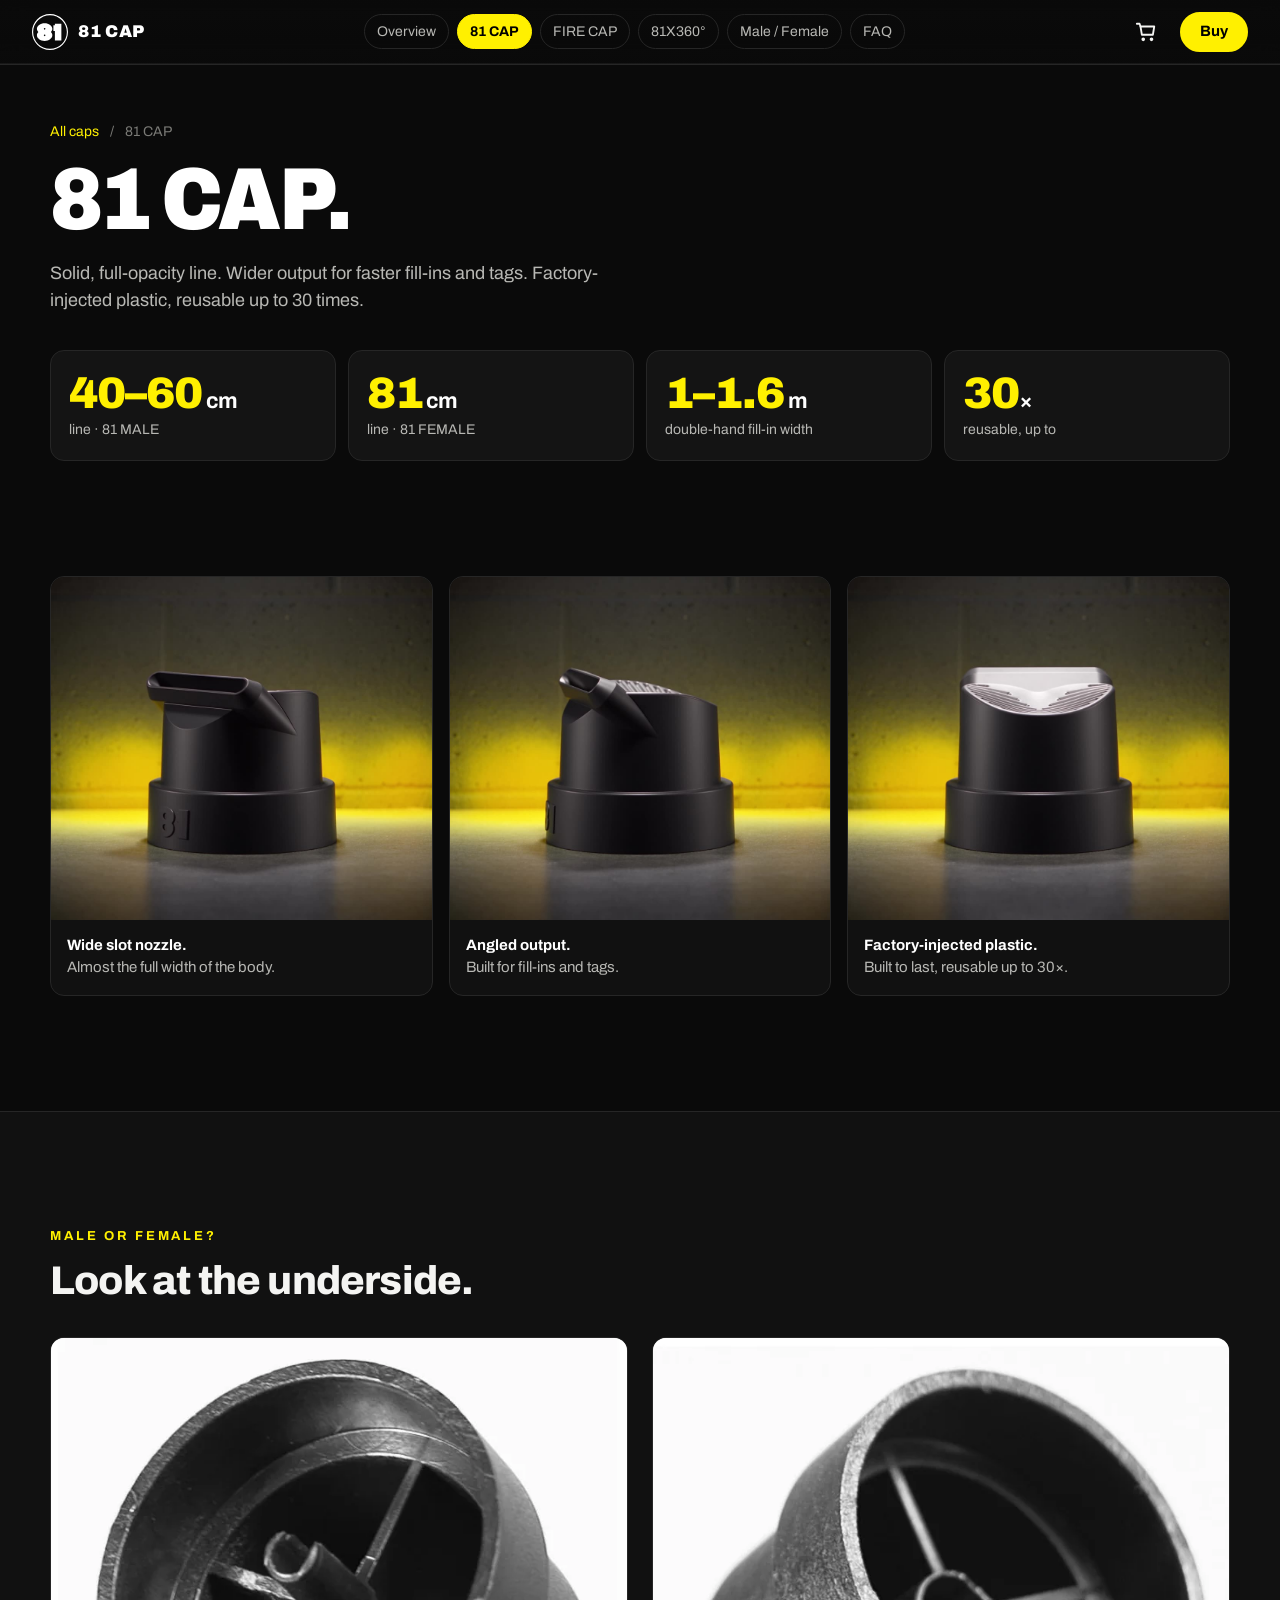
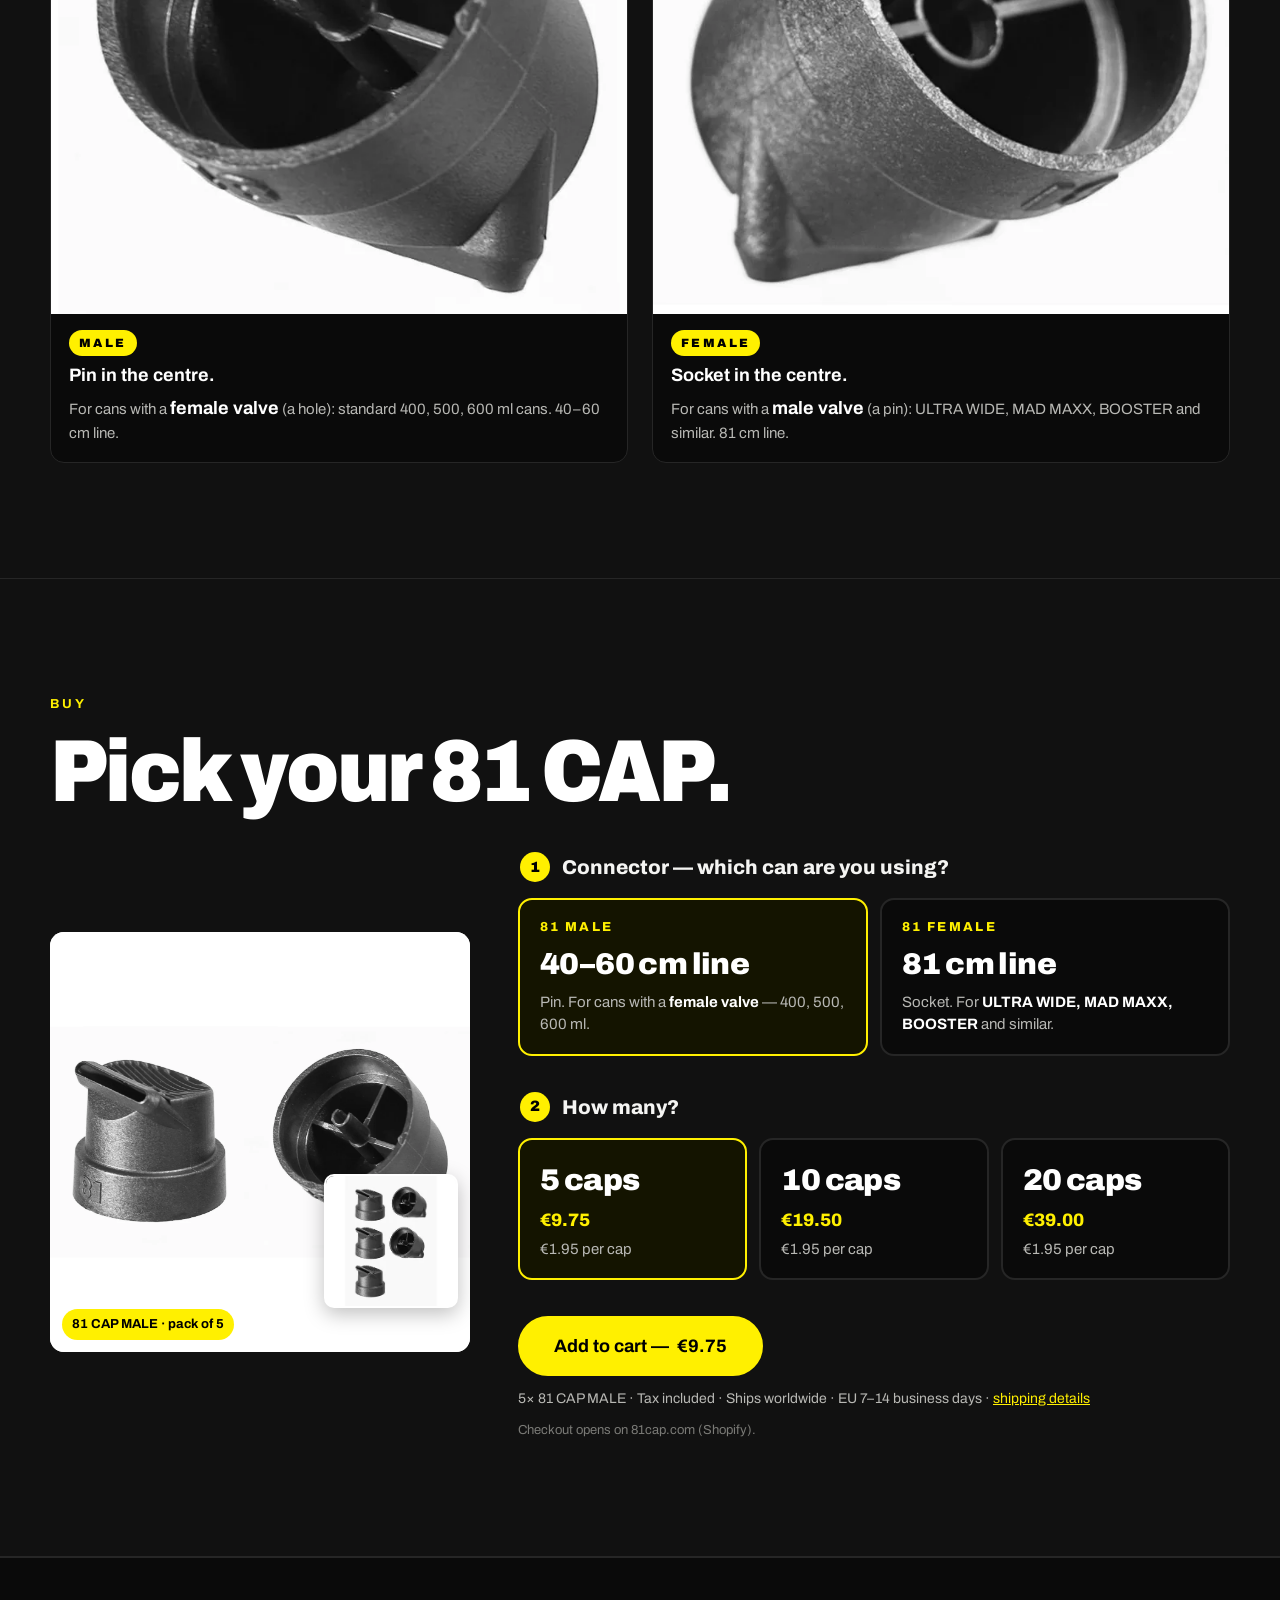
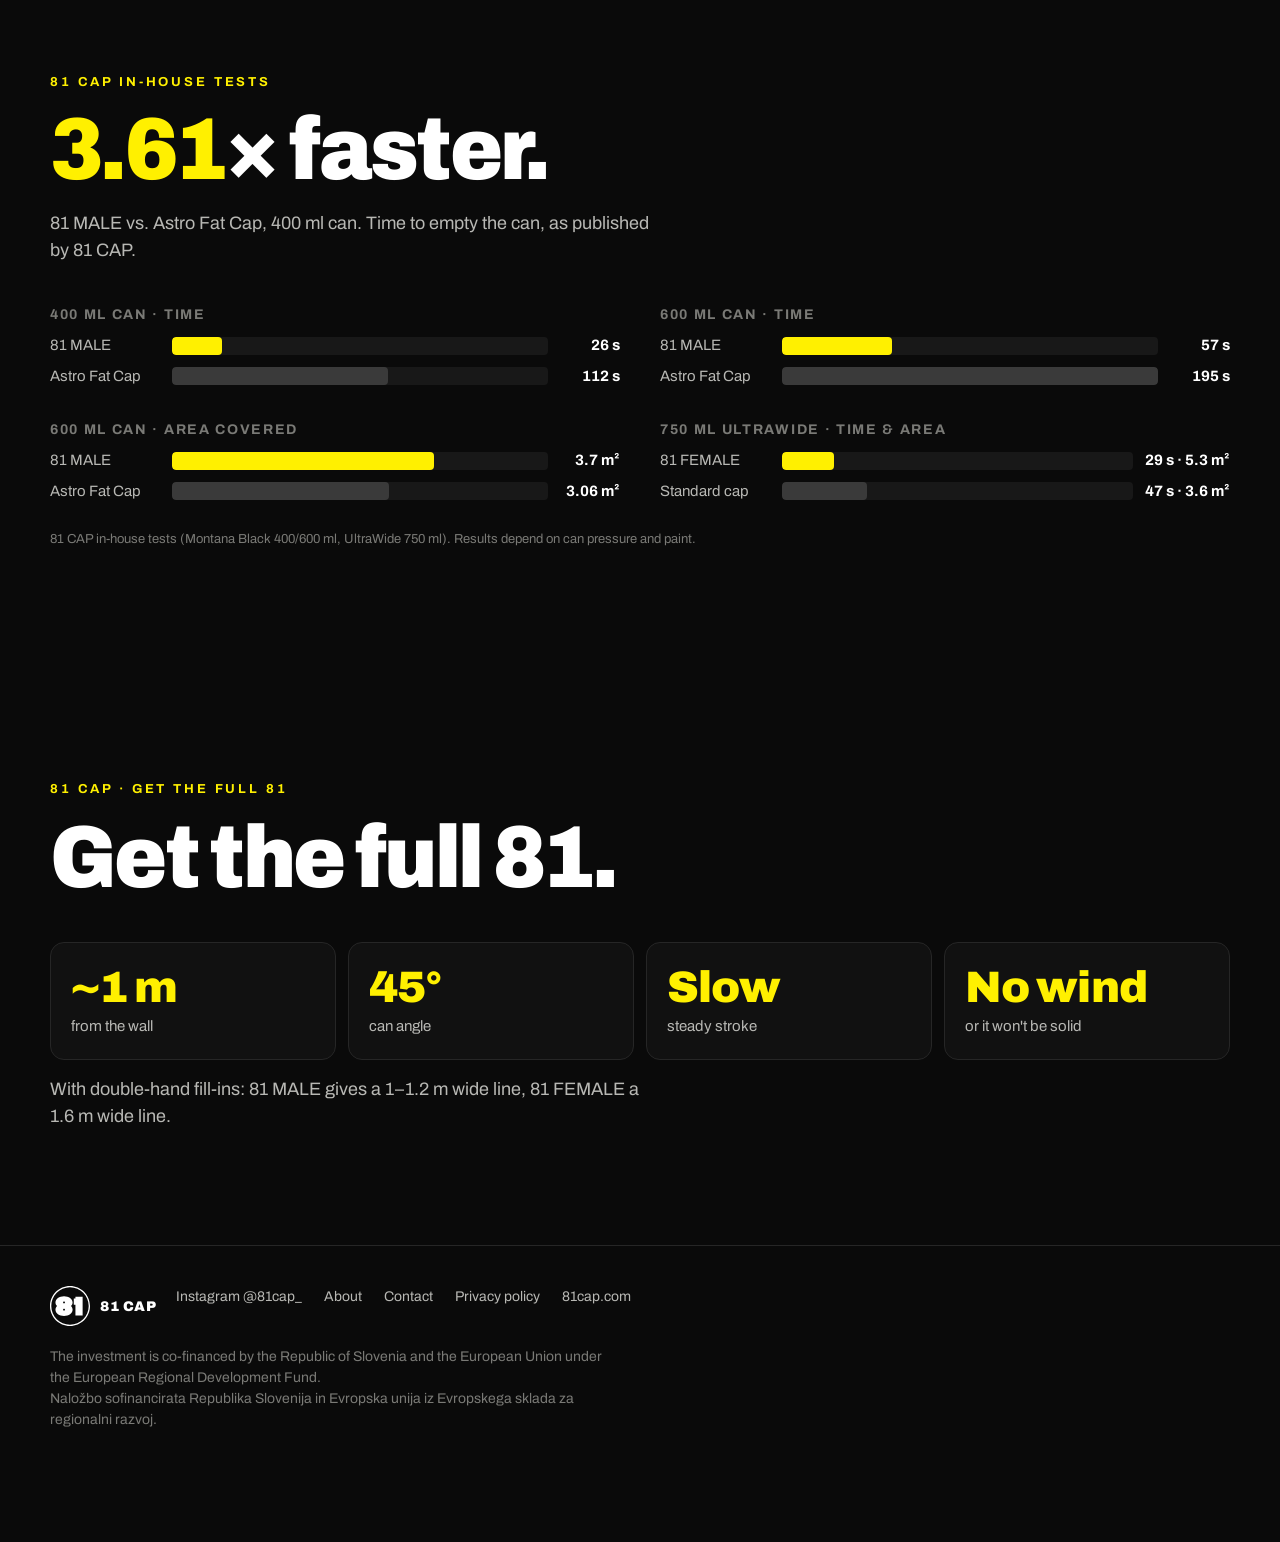
==== 81cap.html @ 6a0a9289 "v3: overview page plus one page per cap with sticky add-to-cart Co-Authored-By: Claude Fable 5.1 <no" ====
<!doctype html>
<html lang="en">
<head>
<meta charset="utf-8">
<meta name="viewport" content="width=device-width, initial-scale=1, viewport-fit=cover">
<title>81 CAP — details & buy</title>
<meta name="description" content="81 CAP: 40–60 cm (MALE) or 81 cm (FEMALE) solid line in one pass, reusable up to 30×. Packs of 5, 10, 20 from €9.75.">
<meta name="theme-color" content="#0a0a0a">
<meta property="og:title" content="81 CAP — details & buy">
<meta property="og:description" content="81 CAP: 40–60 cm (MALE) or 81 cm (FEMALE) solid line in one pass, reusable up to 30×. Packs of 5, 10, 20 from €9.75.">
<meta property="og:image" content="media/81cap-hero-poster.jpg">
<meta property="og:type" content="product">
<link rel="icon" href="media/81-logo.svg" type="image/svg+xml">
<link rel="preconnect" href="https://fonts.googleapis.com">
<link rel="preconnect" href="https://fonts.gstatic.com" crossorigin>
<link href="https://fonts.googleapis.com/css2?family=Archivo:wdth,wght@75..125,400..900&display=swap" rel="stylesheet">
<link rel="preload" as="image" href="media/81cap-hero-first.jpg">
<link rel="stylesheet" href="styles.css?v=3">
</head>
<body class="page-product">

<a class="skip" href="#main">Skip to content</a>

<header class="site-header" id="top">
  <a class="brand" href="index.html" aria-label="81 CAP home">
    <img src="media/81-logo-white.svg" alt="" width="36" height="36">
    <span>81 CAP</span>
  </a>
  <div class="header-actions">
    <a class="cart-link" href="https://www.81cap.com/cart" aria-label="Cart on 81cap.com">
      <svg width="22" height="22" viewBox="0 0 24 24" fill="none" stroke="currentColor" stroke-width="2" stroke-linecap="round" stroke-linejoin="round" aria-hidden="true"><path d="M6 6h15l-1.5 9h-12z"/><path d="M6 6L5 3H2"/><circle cx="9" cy="20" r="1"/><circle cx="18" cy="20" r="1"/></svg>
    </a>
    <a class="btn btn-primary btn-sm" href="#buy">Buy</a>
  </div>
  <nav class="site-nav" aria-label="Site">
    <a href="index.html">Overview</a>
    <a href="81cap.html" class="is-active">81 CAP</a>
    <a href="firecap.html">FIRE CAP</a>
    <a href="x360.html">81X360°</a>
    <a href="index.html#connector">Male / Female</a>
    <a href="index.html#faq">FAQ</a>
  </nav>
</header>

<main id="main">

<section class="section product" id="p-81cap">
  <div class="wrap">
    <p class="crumbs"><a href="index.html">All caps</a> <span>/</span> 81 CAP</p>
    <h2 class="display">81 CAP.</h2>
    <p class="sub">Solid, full-opacity line. Wider output for faster fill-ins and tags. Factory-injected plastic, reusable up to 30 times.</p>

    <div class="specs">
      <div class="spec"><span class="spec-num">40–60<small> cm</small></span><span class="spec-label">line · 81 MALE</span></div>
      <div class="spec"><span class="spec-num">81<small> cm</small></span><span class="spec-label">line · 81 FEMALE</span></div>
      <div class="spec"><span class="spec-num">1–1.6<small> m</small></span><span class="spec-label">double-hand fill-in width</span></div>
      <div class="spec"><span class="spec-num">30<small>×</small></span><span class="spec-label">reusable, up to</span></div>
    </div>
  </div>
</section>

<section class="section stills" id="stills-81cap" aria-label="81 CAP details">
  <div class="wrap stills-grid">
    <figure>
      <img src="media/still-front.jpg" alt="81 CAP, front three-quarter view: wide flat slot nozzle and the embossed 81 on the collar" width="1000" height="900" loading="lazy">
      <figcaption><b>Wide slot nozzle.</b> Almost the full width of the body.</figcaption>
    </figure>
    <figure>
      <img src="media/still-side.jpg" alt="81 CAP, side profile: nozzle angled forward and upward" width="1000" height="900" loading="lazy">
      <figcaption><b>Angled output.</b> Built for fill-ins and tags.</figcaption>
    </figure>
    <figure>
      <img src="media/still-rear.jpg" alt="81 CAP from the rear: fine parallel ribs on the top surface" width="1000" height="900" loading="lazy">
      <figcaption><b>Factory-injected plastic.</b> Built to last, reusable up to 30×.</figcaption>
    </figure>
  </div>
</section>

<section class="section connector" id="connector">
  <div class="wrap">
    <p class="eyebrow">Male or Female?</p>
    <h2>Look at the underside.</h2>
    <div class="mf-grid">
      <figure class="mf-card">
        <div class="mf-photo photo-light"><img src="media/products/81cap-male-base.webp" alt="Underside of an 81 CAP MALE: a thin pin stands up in the centre" width="700" height="700" loading="lazy"></div>
        <figcaption><span class="mf-tag">MALE</span><b>Pin in the centre.</b><span>For cans with a <b>female valve</b> (a hole): standard 400, 500, 600 ml cans. 40–60 cm line.</span></figcaption>
      </figure>
      <figure class="mf-card">
        <div class="mf-photo photo-light"><img src="media/products/81cap-female-base.webp" alt="Underside of an 81 CAP FEMALE: a small socket hole in the centre" width="700" height="700" loading="lazy"></div>
        <figcaption><span class="mf-tag">FEMALE</span><b>Socket in the centre.</b><span>For cans with a <b>male valve</b> (a pin): ULTRA WIDE, MAD MAXX, BOOSTER and similar. 81 cm line.</span></figcaption>
      </figure>
    </div>
  </div>
</section>

<section class="section buy" id="buy">
  <div class="wrap">
    <p class="eyebrow">Buy</p>
    <h2 class="display">Pick your 81 CAP.</h2>
    <div class="buy-layout">
      <div class="buy-photo photo-light" id="photo-81cap">
        <img data-role="main" src="media/products/81cap-male.webp" alt="81 CAP MALE: one cap standing, one showing the pin on the underside" width="1000" height="1000" loading="lazy">
        <img data-role="pack" src="media/products/81cap-male-5.webp" alt="Pack of 5 × 81 CAP MALE" width="400" height="400" loading="lazy">
        <span class="buy-photo-cap" data-role="caption">81 CAP MALE · pack of 5</span>
      </div>

      <form class="picker" data-product="81cap" onsubmit="return false">
        <fieldset class="step">
          <legend><span class="step-n">1</span> Connector — which can are you using?</legend>
          <div class="choices choices-type">
            <label class="choice">
              <input type="radio" name="type" value="male" checked>
              <span class="choice-body">
                <span class="choice-title">81 MALE</span>
                <span class="choice-big">40–60 cm line</span>
                <span class="choice-desc">Pin. For cans with a <b>female valve</b> — 400, 500, 600 ml.</span>
              </span>
            </label>
            <label class="choice">
              <input type="radio" name="type" value="female">
              <span class="choice-body">
                <span class="choice-title">81 FEMALE</span>
                <span class="choice-big">81 cm line</span>
                <span class="choice-desc">Socket. For <b>ULTRA WIDE, MAD MAXX, BOOSTER</b> and similar.</span>
              </span>
            </label>
          </div>
        </fieldset>
        <fieldset class="step">
          <legend><span class="step-n">2</span> How many?</legend>
          <div class="choices choices-qty">
            <label class="choice choice-qty"><input type="radio" name="qty" value="5" checked><span class="choice-body"><span class="choice-big">5 caps</span><span class="choice-price">€9.75</span><span class="choice-desc">€1.95 per cap</span></span></label>
            <label class="choice choice-qty"><input type="radio" name="qty" value="10"><span class="choice-body"><span class="choice-big">10 caps</span><span class="choice-price">€19.50</span><span class="choice-desc">€1.95 per cap</span></span></label>
            <label class="choice choice-qty"><input type="radio" name="qty" value="20"><span class="choice-body"><span class="choice-big">20 caps</span><span class="choice-price">€39.00</span><span class="choice-desc">€1.95 per cap</span></span></label>
          </div>
        </fieldset>
        <div class="buy-row">
          <a class="btn btn-primary btn-xl" data-role="add" href="https://www.81cap.com/cart/48320506003788:1">Add to cart — <span data-role="price">€9.75</span></a>
          <p class="buy-meta"><span data-role="summary">5× 81 CAP MALE</span> · Tax included · Ships worldwide · EU 7–14 business days · <a href="#shipping">shipping details</a></p>
          <p class="buy-note">Checkout opens on 81cap.com (Shopify).</p>
        </div>
      </form>
    </div>
  </div>
</section>

<section class="section proof" id="proof">
  <div class="wrap">
    <p class="eyebrow">81 CAP in-house tests</p>
    <h2 class="display"><span class="count" data-count="4.13" data-decimals="2">4.13</span>× faster.</h2>
    <p class="sub">81 MALE vs. Astro Fat Cap, 400 ml can. Time to empty the can, as published by 81 CAP.</p>

    <div class="bars" data-bars>
      <div class="bar-group">
        <h3>400 ml can · time</h3>
        <div class="bar"><span class="bar-label">81 MALE</span><span class="bar-track"><span class="bar-fill is-81" style="--v:26;--max:195"></span></span><span class="bar-val">26 s</span></div>
        <div class="bar"><span class="bar-label">Astro Fat Cap</span><span class="bar-track"><span class="bar-fill" style="--v:112;--max:195"></span></span><span class="bar-val">112 s</span></div>
      </div>
      <div class="bar-group">
        <h3>600 ml can · time</h3>
        <div class="bar"><span class="bar-label">81 MALE</span><span class="bar-track"><span class="bar-fill is-81" style="--v:57;--max:195"></span></span><span class="bar-val">57 s</span></div>
        <div class="bar"><span class="bar-label">Astro Fat Cap</span><span class="bar-track"><span class="bar-fill" style="--v:195;--max:195"></span></span><span class="bar-val">195 s</span></div>
      </div>
      <div class="bar-group">
        <h3>600 ml can · area covered</h3>
        <div class="bar"><span class="bar-label">81 MALE</span><span class="bar-track"><span class="bar-fill is-81" style="--v:3.7;--max:5.3"></span></span><span class="bar-val">3.7 m²</span></div>
        <div class="bar"><span class="bar-label">Astro Fat Cap</span><span class="bar-track"><span class="bar-fill" style="--v:3.06;--max:5.3"></span></span><span class="bar-val">3.06 m²</span></div>
      </div>
      <div class="bar-group">
        <h3>750 ml UltraWide · time &amp; area</h3>
        <div class="bar"><span class="bar-label">81 FEMALE</span><span class="bar-track"><span class="bar-fill is-81" style="--v:29;--max:195"></span></span><span class="bar-val">29 s · 5.3 m²</span></div>
        <div class="bar"><span class="bar-label">Standard cap</span><span class="bar-track"><span class="bar-fill" style="--v:47;--max:195"></span></span><span class="bar-val">47 s · 3.6 m²</span></div>
      </div>
    </div>
    <p class="fineprint">81 CAP in-house tests (Montana Black 400/600 ml, UltraWide 750 ml). Results depend on can pressure and paint.</p>
  </div>
</section>

<section class="section howto" id="howto">
  <div class="wrap">
    <p class="eyebrow">81 CAP · get the full 81</p>
    <h2 class="display">Get the full 81.</h2>
    <ul class="tips">
      <li><span class="tip-num">~1 m</span><span class="tip-text">from the wall</span></li>
      <li><span class="tip-num">45°</span><span class="tip-text">can angle</span></li>
      <li><span class="tip-num">Slow</span><span class="tip-text">steady stroke</span></li>
      <li><span class="tip-num">No wind</span><span class="tip-text">or it won't be solid</span></li>
    </ul>
    <p class="sub">With double-hand fill-ins: 81 MALE gives a 1–1.2 m wide line, 81 FEMALE a 1.6 m wide line.</p>
  </div>
</section>

</main>

<footer class="site-footer">
  <div class="wrap footer-grid">
    <div class="footer-brand">
      <img src="media/81-logo-white.svg" alt="" width="40" height="40">
      <span>81 CAP</span>
    </div>
    <nav class="footer-links" aria-label="Footer">
      <a href="https://www.instagram.com/81cap_/" rel="noopener">Instagram @81cap_</a>
      <a href="https://www.81cap.com/pages/about" rel="noopener">About</a>
      <a href="https://www.81cap.com/pages/contact" rel="noopener">Contact</a>
      <a href="https://www.81cap.com/pages/privacy" rel="noopener">Privacy policy</a>
      <a href="https://www.81cap.com/" rel="noopener">81cap.com</a>
    </nav>
    <p class="funding">The investment is co-financed by the Republic of Slovenia and the European Union under the European Regional Development Fund.<br>Naložbo sofinancirata Republika Slovenija in Evropska unija iz Evropskega sklada za regionalni razvoj.</p>
  </div>
</footer>

<div class="sticky-bar sticky-bar-product" id="stickyBar">
  <span class="sticky-text" data-role="sticky-summary">81 CAP MALE · 5 caps</span>
  <a class="btn btn-primary" data-role="sticky-add" href="#buy">Add to cart — €9.75</a>
</div>

<script src="app.js?v=3" defer></script>
</body>
</html>
---- styles.css ----
/* ==========================================================================
   81 CAP — product page
   Dark stage, brand yellow (#FFF000, taken from 81cap.com colour scheme)
   used only as accent. Product is shown only by the approved video/photos.
   ========================================================================== */

:root {
  --yellow: #FFF000;
  --yellow-dim: #d9cc00;
  --bg: #0a0a0a;
  --bg-2: #111111;
  --bg-3: #181818;
  --ink: #f4f4f2;
  --ink-2: #b8b8b4;
  --ink-3: #7a7a76;
  --line: #262626;
  --radius: 14px;
  --font: "Archivo", system-ui, -apple-system, "Segoe UI", Roboto, sans-serif;
  --header-h: 64px;
  --ease: cubic-bezier(.2,.7,.2,1);
}

* { box-sizing: border-box; }
html { scroll-behavior: smooth; -webkit-text-size-adjust: 100%; }
body {
  margin: 0;
  background: var(--bg);
  color: var(--ink);
  font-family: var(--font);
  font-size: 17px;
  line-height: 1.5;
  overflow-x: hidden;
}
img, video { display: block; max-width: 100%; height: auto; }
a { color: inherit; }
b, strong { font-weight: 700; }
h1, h2, h3 { margin: 0; line-height: 1; letter-spacing: -0.02em; }
p { margin: 0; }

.skip {
  position: absolute; left: 8px; top: -60px; z-index: 100;
  background: var(--yellow); color: #000; padding: 10px 14px; border-radius: 8px; font-weight: 700;
}
.skip:focus { top: 8px; }

:focus-visible { outline: 3px solid var(--yellow); outline-offset: 3px; border-radius: 4px; }

.wrap { width: min(1180px, 100% - 32px); margin-inline: auto; }

/* ---------- Buttons ---------- */
.btn {
  display: inline-flex; align-items: center; justify-content: center; gap: 8px;
  min-height: 48px; padding: 0 22px; border-radius: 999px;
  font-weight: 700; font-size: 16px; text-decoration: none; white-space: nowrap;
  border: 2px solid transparent; cursor: pointer; transition: transform .15s var(--ease), background .15s, color .15s, border-color .15s;
}
.btn:active { transform: scale(.97); }
.btn-primary { background: var(--yellow); color: #000; border-color: var(--yellow); }
.btn-primary:hover { background: #fff; border-color: #fff; }
.btn-ghost { background: transparent; color: var(--ink); border-color: rgba(255,255,255,.35); }
.btn-ghost:hover { border-color: var(--yellow); color: var(--yellow); }
.btn-sm { min-height: 40px; padding: 0 18px; font-size: 15px; }
.btn-xl { min-height: 60px; padding: 0 34px; font-size: 18px; }

/* ---------- Header ---------- */
.site-header {
  position: sticky; top: 0; z-index: 50;
  height: var(--header-h);
  display: flex; align-items: center; justify-content: space-between; gap: 16px;
  padding: 0 clamp(16px, 3vw, 32px);
  background: linear-gradient(to bottom, rgba(10,10,10,.92), rgba(10,10,10,.75));
  backdrop-filter: blur(12px); -webkit-backdrop-filter: blur(12px);
  border-bottom: 1px solid rgba(255,255,255,.06);
}
.brand { display: flex; align-items: center; gap: 10px; text-decoration: none; font-weight: 900; letter-spacing: .04em; color: #fff; }
.brand img { color: #fff; }
.site-nav { display: none; gap: 24px; font-size: 15px; color: var(--ink-2); }
.site-nav a { text-decoration: none; }
.site-nav a:hover { color: var(--yellow); }
.header-actions { display: flex; align-items: center; gap: 12px; }
.cart-link { display: inline-flex; width: 44px; height: 44px; align-items: center; justify-content: center; border-radius: 50%; color: var(--ink); }
.cart-link:hover { color: var(--yellow); }
@media (min-width: 900px) { .site-nav { display: flex; } }

/* ---------- Hero ---------- */
.hero {
  position: relative;
  min-height: calc(100svh - var(--header-h));
  display: grid;
  grid-template-rows: 1fr auto;
  overflow: hidden;
  background: #050505;
}
.hero-media { position: absolute; inset: 0; z-index: 0; }
.hero-video, .hero-poster-static {
  position: absolute; inset: 0; width: 100%; height: 100%;
  object-fit: cover; object-position: center 60%;
}
.hero-poster-static { display: none; }
.hero-fade { position: absolute; inset: 0; background: #000; opacity: 0; pointer-events: none; transition: opacity .35s linear; }
.hero-fade.is-on { opacity: 1; }
.hero-vignette {
  position: absolute; inset: 0; pointer-events: none;
  background:
    linear-gradient(to top, rgba(10,10,10,1) 0%, rgba(10,10,10,0) 22%),
    linear-gradient(to right, rgba(5,5,5,.8) 0%, rgba(5,5,5,0) 42%),
    linear-gradient(to left, rgba(5,5,5,.55) 0%, rgba(5,5,5,0) 32%);
}
.hero-content {
  position: relative; z-index: 1;
  width: min(1180px, 100% - 32px); margin-inline: auto;
  display: grid; grid-template-columns: 1fr; align-content: end;
  gap: 24px; padding: 32px 0 56px;
}
.eyebrow {
  font-size: 13px; letter-spacing: .22em; text-transform: uppercase; font-weight: 700; color: var(--yellow);
  margin-bottom: 14px;
}
h1 { font-size: clamp(44px, 9vw, 112px); font-weight: 900; font-stretch: 90%; letter-spacing: -0.035em; line-height: .92; color: #fff; }
.lede { margin-top: 18px; font-size: clamp(18px, 2.2vw, 24px); color: var(--ink-2); max-width: 28ch; }
.lede strong { color: var(--yellow); }
.hero-cta { display: flex; flex-wrap: wrap; gap: 12px; margin-top: 26px; }

/* reveal (initial state only applied when JS adds .js) */
.js .reveal { opacity: 0; transform: translateY(14px); transition: opacity .6s var(--ease), transform .6s var(--ease); }
.js .reveal.is-in { opacity: 1; transform: none; }

/* feature cards */
.hero-features {
  position: relative;
  min-height: 112px;
  padding: 16px 20px 18px;
  border-radius: var(--radius);
  background: rgba(10,10,10,.55);
  border: 1px solid rgba(255,255,255,.08);
  backdrop-filter: blur(8px); -webkit-backdrop-filter: blur(8px);
}
.feature {
  position: absolute; inset: 16px 20px 18px;
  display: flex; flex-direction: column; justify-content: center; gap: 4px;
  opacity: 0; transform: translateY(8px);
  transition: opacity .45s var(--ease), transform .45s var(--ease);
  pointer-events: none;
}
.feature.is-active { opacity: 1; transform: none; }
.feature-num { font-size: clamp(40px, 6vw, 64px); font-weight: 900; line-height: 1; color: var(--yellow); letter-spacing: -0.03em; font-variant-numeric: tabular-nums; }
.feature-num .unit, .feature-num .pre { font-size: .5em; font-weight: 700; color: #fff; letter-spacing: 0; }
.feature-num-text { color: #fff; }
.feature-label { font-size: 15px; color: var(--ink-2); }
.feature-label b { color: #fff; }
.feature-dots { position: absolute; right: 18px; bottom: 14px; margin: 0; padding: 0; list-style: none; display: flex; gap: 6px; }
.feature-dots li { width: 6px; height: 6px; border-radius: 50%; background: rgba(255,255,255,.25); transition: background .3s, width .3s; }
.feature-dots li.is-active { background: var(--yellow); width: 18px; border-radius: 3px; }

.scroll-hint { position: absolute; left: 50%; bottom: 14px; transform: translateX(-50%); z-index: 2; width: 44px; height: 44px; display: none; place-items: center; }
.scroll-hint span { width: 1px; height: 26px; background: linear-gradient(var(--yellow), transparent); animation: drop 1.8s infinite; }
@keyframes drop { 0% { transform: scaleY(0); transform-origin: top } 50% { transform: scaleY(1); transform-origin: top } 51% { transform-origin: bottom } 100% { transform: scaleY(0); transform-origin: bottom } }

@media (min-width: 900px) {
  .hero { min-height: calc(100vh - var(--header-h)); max-height: 960px; }
  .hero-content {
    grid-template-columns: minmax(0, 1fr) minmax(0, 1fr);
    align-items: end; align-content: end;
    padding: 48px 0 72px;
  }
  .hero-copy { max-width: min(34vw, 520px); }
  h1 { font-size: clamp(44px, 5.8vw, 92px); }
  .lede { max-width: 22ch; }
  .hero-features { max-width: 400px; }
  .hero-features { justify-self: end; width: 100%; min-height: 150px; padding: 22px 26px; }
  .feature { inset: 22px 26px; }
  .scroll-hint { display: grid; }
  .hero-video, .hero-poster-static { object-position: center center; }
}
@media (max-width: 899px) {
  .hero { min-height: auto; }
  .hero-media { position: relative; height: 58svh; min-height: 320px; max-height: 560px; }
  .hero-vignette { background: linear-gradient(to top, rgba(5,5,5,1) 0%, rgba(5,5,5,0) 30%); }
  .hero-content { padding: 0 0 32px; margin-top: -72px; }
  h1 { font-size: clamp(46px, 14vw, 72px); }
}

/* ---------- Generic sections ---------- */
.section { padding: clamp(64px, 9vw, 120px) 0; }
.display { font-size: clamp(40px, 7vw, 88px); font-weight: 900; font-stretch: 90%; letter-spacing: -0.03em; color: #fff; }
.display .count { color: var(--yellow); font-variant-numeric: tabular-nums; }
h2:not(.display) { font-size: clamp(28px, 4vw, 40px); font-weight: 800; }
.sub { margin-top: 16px; font-size: 18px; color: var(--ink-2); max-width: 60ch; }
.fineprint { margin-top: 20px; font-size: 13px; color: var(--ink-3); }

/* ---------- Proof ---------- */
.proof { background: var(--bg); border-top: 1px solid var(--line); }
.bars { display: grid; grid-template-columns: 1fr; gap: 28px 40px; margin-top: 44px; }
@media (min-width: 760px) { .bars { grid-template-columns: 1fr 1fr; } }
.bar-group h3 { font-size: 14px; letter-spacing: .12em; text-transform: uppercase; color: var(--ink-3); margin-bottom: 12px; font-weight: 700; }
.bar { display: grid; grid-template-columns: 110px 1fr auto; align-items: center; gap: 12px; margin-bottom: 8px; font-size: 15px; }
.bar-label { color: var(--ink-2); }
.bar-track { height: 18px; background: var(--bg-3); border-radius: 4px; overflow: hidden; }
.bar-fill {
  display: block; height: 100%; width: 0; border-radius: 4px;
  background: #3a3a3a;
  transition: width 1.1s var(--ease);
}
.bar-fill.is-81 { background: var(--yellow); }
.bars.is-in .bar-fill { width: calc(var(--v) / var(--max) * 100%); }
.bar-val { font-variant-numeric: tabular-nums; font-weight: 700; color: #fff; min-width: 60px; text-align: right; }
.proof-female { margin-top: 36px; font-size: 18px; color: var(--ink-2); }
.proof-female .count { color: var(--yellow); font-weight: 900; font-size: 1.3em; }
.proof-female b { color: #fff; }

/* ---------- Stills ---------- */
.stills { padding-top: 0; }
.stills-grid { display: grid; grid-template-columns: 1fr; gap: 16px; }
@media (min-width: 760px) { .stills-grid { grid-template-columns: repeat(3, 1fr); } }
.stills figure { margin: 0; border-radius: var(--radius); overflow: hidden; background: var(--bg-2); border: 1px solid var(--line); }
.stills img { width: 100%; aspect-ratio: 10/9; object-fit: cover; }
.stills figcaption { padding: 14px 16px 16px; font-size: 15px; color: var(--ink-2); }
.stills figcaption b { color: #fff; display: block; }

/* ---------- Buy ---------- */
.buy { background: var(--bg-2); border-top: 1px solid var(--line); border-bottom: 1px solid var(--line); scroll-margin-top: var(--header-h); }
.picker { margin-top: 40px; display: grid; gap: 36px; }
.step { border: 0; padding: 0; margin: 0; min-width: 0; }
.step legend { font-size: 20px; font-weight: 800; margin-bottom: 16px; display: flex; align-items: center; gap: 12px; }
.step-n { display: inline-grid; place-items: center; width: 30px; height: 30px; border-radius: 50%; background: var(--yellow); color: #000; font-size: 15px; font-weight: 900; }
.choices { display: grid; gap: 12px; }
.choices-type { grid-template-columns: 1fr; }
.choices-qty { grid-template-columns: repeat(3, 1fr); }
@media (min-width: 700px) { .choices-type { grid-template-columns: 1fr 1fr; } }
@media (max-width: 420px) { .choices-qty { grid-template-columns: 1fr; } }
.choice { position: relative; display: block; cursor: pointer; }
.choice input { position: absolute; opacity: 0; width: 1px; height: 1px; }
.choice-body {
  display: flex; flex-direction: column; gap: 4px;
  min-height: 60px; padding: 18px 20px;
  border-radius: var(--radius); background: var(--bg); border: 2px solid var(--line);
  transition: border-color .15s, background .15s, transform .15s var(--ease);
}
.choice:hover .choice-body { border-color: #444; }
.choice input:checked + .choice-body { border-color: var(--yellow); background: #141400; }
.choice input:focus-visible + .choice-body { outline: 3px solid var(--yellow); outline-offset: 3px; }
.choice-title { font-size: 13px; letter-spacing: .18em; text-transform: uppercase; color: var(--yellow); font-weight: 800; }
.choice-big { font-size: clamp(22px, 3vw, 30px); font-weight: 900; color: #fff; letter-spacing: -0.02em; }
.choice-price { font-size: 18px; font-weight: 800; color: var(--yellow); }
.choice-desc { font-size: 15px; color: var(--ink-2); }
.choice-desc b { color: #fff; }
.choice-qty .choice-body { align-items: flex-start; }
.hint { margin-top: 14px; font-size: 14px; color: var(--ink-3); max-width: 70ch; }
.hint b { color: var(--ink-2); }
.buy-row { display: grid; gap: 12px; justify-items: start; }
#addToCart { width: 100%; max-width: 420px; }
.buy-meta { font-size: 14px; color: var(--ink-2); }
.buy-meta a { color: var(--yellow); }
.buy-note { font-size: 13px; color: var(--ink-3); }

/* ---------- How to ---------- */
.tips { list-style: none; margin: 40px 0 0; padding: 0; display: grid; grid-template-columns: repeat(2, 1fr); gap: 12px; }
@media (min-width: 760px) { .tips { grid-template-columns: repeat(4, 1fr); } }
.tips li { padding: 22px 20px; border-radius: var(--radius); background: var(--bg-2); border: 1px solid var(--line); display: flex; flex-direction: column; gap: 6px; }
.tip-num { font-size: clamp(28px, 4vw, 44px); font-weight: 900; color: var(--yellow); letter-spacing: -0.02em; line-height: 1; }
.tip-text { color: var(--ink-2); font-size: 15px; }

/* ---------- FAQ + shipping ---------- */
.faq { background: var(--bg); border-top: 1px solid var(--line); }
.faq-grid { display: grid; grid-template-columns: 1fr; gap: 56px; }
@media (min-width: 900px) { .faq-grid { grid-template-columns: 1fr 1.2fr; gap: 80px; } }
.ship-table { width: 100%; border-collapse: collapse; margin-top: 24px; font-size: 15px; }
.ship-table th, .ship-table td { text-align: left; padding: 12px 10px; border-bottom: 1px solid var(--line); }
.ship-table th { font-size: 12px; letter-spacing: .14em; text-transform: uppercase; color: var(--ink-3); }
.ship-table td:first-child { font-weight: 700; color: #fff; }
details { border-bottom: 1px solid var(--line); }
details:first-of-type { margin-top: 24px; border-top: 1px solid var(--line); }
summary { cursor: pointer; list-style: none; padding: 18px 36px 18px 0; font-weight: 700; font-size: 18px; position: relative; }
summary::-webkit-details-marker { display: none; }
summary::after { content: "+"; position: absolute; right: 4px; top: 14px; color: var(--yellow); font-size: 26px; font-weight: 400; transition: transform .2s; }
details[open] summary::after { transform: rotate(45deg); }
details p { padding: 0 0 20px; color: var(--ink-2); max-width: 60ch; }
#shipping { scroll-margin-top: calc(var(--header-h) + 16px); }

/* ---------- Final CTA ---------- */
.final { background: radial-gradient(60% 80% at 30% 50%, rgba(255,240,0,.10), transparent 70%), var(--bg); }
.final-inner { display: grid; grid-template-columns: 1fr; gap: 32px; align-items: center; }
@media (min-width: 760px) { .final-inner { grid-template-columns: 1fr 1.3fr; gap: 56px; } }
.final-inner img { width: min(100%, 420px); border-radius: var(--radius); }
.final .btn { margin-top: 28px; }

/* ---------- Footer ---------- */
.site-footer { border-top: 1px solid var(--line); padding: 40px 0 calc(40px + env(safe-area-inset-bottom)); color: var(--ink-3); font-size: 14px; }
.footer-grid { display: grid; gap: 20px; }
.footer-brand { display: flex; align-items: center; gap: 10px; font-weight: 900; color: #fff; letter-spacing: .04em; }
.footer-brand img { color: #fff; }
.footer-links { display: flex; flex-wrap: wrap; gap: 8px 22px; }
.footer-links a { text-decoration: none; color: var(--ink-2); }
.footer-links a:hover { color: var(--yellow); }
.funding { max-width: 70ch; line-height: 1.5; }
@media (min-width: 900px) { .footer-grid { grid-template-columns: auto 1fr; } .funding { grid-column: 1 / -1; } }

/* ---------- Mobile sticky bar ---------- */
.sticky-bar {
  position: fixed; left: 0; right: 0; bottom: 0; z-index: 60;
  display: flex; align-items: center; justify-content: space-between; gap: 12px;
  padding: 10px 16px calc(10px + env(safe-area-inset-bottom));
  background: rgba(10,10,10,.92); backdrop-filter: blur(12px); -webkit-backdrop-filter: blur(12px);
  border-top: 1px solid rgba(255,255,255,.1);
  transform: translateY(110%); transition: transform .3s var(--ease);
}
.sticky-bar.is-visible { transform: none; }
.sticky-text { font-size: 15px; color: var(--ink-2); }
.sticky-text b { color: #fff; }
.sticky-bar .btn { min-width: 120px; }
@media (min-width: 900px) { .sticky-bar { display: none; } }
body.has-sticky { padding-bottom: 72px; }

/* ---------- Reduced motion ---------- */
@media (prefers-reduced-motion: reduce) {
  html { scroll-behavior: auto; }
  .hero-video { display: none; }
  .hero-poster-static { display: block; }
  .js .reveal { opacity: 1; transform: none; transition: none; }
  .feature { transition: none; }
  .bar-fill { transition: none; }
  .bars .bar-fill { width: calc(var(--v) / var(--max) * 100%); }
  .scroll-hint span { animation: none; }
  .sticky-bar { transition: none; }
}

/* ==========================================================================
   v2 - three product families, Male/Female guide, compare, 81X360 rotation
   ========================================================================== */

/* photo frames: shop photos are on white, 81X360 photos are transparent */
.photo-light { background: #f6f6f4; border-radius: var(--radius); overflow: hidden; }
.photo-light img { width: 100%; height: auto; display: block; }
.photo-dark { background: radial-gradient(70% 70% at 50% 45%, #2a2a2a, #121212 75%); border-radius: var(--radius); overflow: hidden; }
.photo-dark img { width: 100%; height: auto; display: block; }

/* ---------- family ---------- */
.family { border-top: 1px solid var(--line); }
.family-grid { display: grid; grid-template-columns: 1fr; gap: 14px; margin-top: 36px; }
@media (min-width: 720px) { .family-grid { grid-template-columns: repeat(3, 1fr); gap: 18px; } }
.family-card { display: grid; gap: 6px; padding: 14px; border-radius: var(--radius); background: var(--bg-2); border: 1px solid var(--line); text-decoration: none; color: inherit; transition: border-color .15s, transform .2s var(--ease); }
.family-card:hover { border-color: var(--yellow); transform: translateY(-2px); }
.family-photo { aspect-ratio: 1; display: grid; place-items: center; margin-bottom: 8px; }
.family-photo img { width: 100%; height: 100%; object-fit: contain; }
.family-name { font-size: 26px; font-weight: 900; color: #fff; letter-spacing: -0.02em; }
.family-what { color: var(--ink-2); font-size: 15px; }
.family-price { color: var(--yellow); font-weight: 700; font-size: 15px; }

/* ---------- Male / Female guide ---------- */
.connector { background: var(--bg-2); border-top: 1px solid var(--line); }
.mf-grid { display: grid; grid-template-columns: 1fr; gap: 16px; margin-top: 36px; }
@media (min-width: 720px) { .mf-grid { grid-template-columns: 1fr 1fr; gap: 24px; } }
.mf-card { margin: 0; border-radius: var(--radius); background: var(--bg); border: 1px solid var(--line); overflow: hidden; }
.mf-photo { border-radius: 0; aspect-ratio: 1; display: grid; place-items: center; }
.mf-photo img { width: 100%; height: 100%; object-fit: contain; }
.mf-card-sm .mf-photo { aspect-ratio: 4 / 3; }
.mf-card figcaption { display: grid; gap: 6px; padding: 16px 18px 18px; color: var(--ink-2); font-size: 15px; }
.mf-card figcaption b { color: #fff; font-size: 18px; }
.mf-tag { display: inline-block; justify-self: start; font-size: 12px; letter-spacing: .2em; font-weight: 900; color: #000; background: var(--yellow); padding: 4px 10px; border-radius: 999px; }
.mf-line { color: var(--yellow); font-weight: 700; }
.mf-grid-x360 { margin-top: 16px; }

/* ---------- product intro + specs ---------- */
.product { border-top: 1px solid var(--line); }
.product-fire { background: linear-gradient(180deg, var(--bg) 0%, #140a0a 100%); }
.product-x360 { background: linear-gradient(180deg, var(--bg) 0%, #121200 100%); }
.specs { display: grid; grid-template-columns: repeat(2, 1fr); gap: 12px; margin-top: 36px; }
@media (min-width: 760px) { .specs { grid-template-columns: repeat(4, 1fr); } }
.spec { padding: 20px 18px; border-radius: var(--radius); background: rgba(255,255,255,.04); border: 1px solid var(--line); display: grid; gap: 4px; }
.spec-num { font-size: clamp(28px, 4vw, 44px); font-weight: 900; color: var(--yellow); letter-spacing: -0.02em; line-height: 1; font-variant-numeric: tabular-nums; }
.spec-num small { font-size: .5em; color: #fff; font-weight: 700; }
.spec-label { color: var(--ink-2); font-size: 14px; }
.fire-hero { margin-top: 36px; }
.fire-hero img { width: 100%; }
.stills-grid-2 { grid-template-columns: 1fr; margin-top: 16px; }
@media (min-width: 720px) { .stills-grid-2 { grid-template-columns: 1fr 1fr; } }
.stills-grid-2 figure { margin: 0; border: 1px solid var(--line); }
.stills-grid-2 figure img { aspect-ratio: 1; object-fit: contain; }
.stills-grid-2 figcaption { padding: 14px 16px 16px; font-size: 15px; color: var(--ink-2); background: var(--bg-2); }
.stills-grid-2 figcaption b { color: #fff; display: block; }

/* ---------- buy layout with photo ---------- */
.buy-layout { display: grid; grid-template-columns: 1fr; gap: 28px; margin-top: 36px; }
@media (min-width: 900px) { .buy-layout { grid-template-columns: minmax(280px, 420px) 1fr; gap: 48px; align-items: start; } .buy-photo { position: sticky; top: calc(var(--header-h) + 16px); } }
.buy-photo { position: relative; aspect-ratio: 1; display: grid; place-items: center; }
.buy-photo img[data-role="main"] { width: 100%; height: 100%; object-fit: contain; transition: opacity .25s; }
.buy-photo img[data-role="pack"] { position: absolute; right: 12px; bottom: 44px; width: 32%; height: auto; border-radius: 10px; border: 2px solid #fff; box-shadow: 0 6px 20px rgba(0,0,0,.25); background: #fff; transition: opacity .25s; }
.buy-photo.is-swapping img { opacity: 0; }
.buy-photo-cap { position: absolute; left: 12px; bottom: 12px; font-size: 13px; font-weight: 700; color: #000; background: var(--yellow); padding: 6px 10px; border-radius: 999px; }
.picker { margin-top: 0; }

/* ---------- 81X360 rotation ---------- */
.x360-layout { display: grid; grid-template-columns: 1fr; gap: 28px; margin-top: 36px; }
@media (min-width: 860px) { .x360-layout { grid-template-columns: 1.1fr 1fr; gap: 48px; align-items: center; } }
.x360-stage { border-radius: var(--radius); background: radial-gradient(60% 55% at 50% 42%, rgba(255,240,0,.16), transparent 70%), var(--bg-2); border: 1px solid var(--line); padding: 20px 20px 18px; }
.x360-cap { position: relative; width: min(100%, 420px); margin: 0 auto; aspect-ratio: 800 / 930; }
.x360-body, .x360-rotor { position: absolute; inset: 0; width: 100%; height: 100%; display: block; }
.x360-rotor { transform-origin: 49.53% 35.8%; will-change: transform; }
.x360-control { margin-top: 10px; display: grid; gap: 8px; }
.x360-readout { font-size: 14px; color: var(--ink-2); display: flex; justify-content: center; gap: 6px; }
.x360-readout span { color: var(--yellow); font-weight: 900; font-variant-numeric: tabular-nums; min-width: 3.5ch; text-align: right; }
#x360Angle { -webkit-appearance: none; appearance: none; width: 100%; height: 44px; background: transparent; cursor: grab; }
#x360Angle:active { cursor: grabbing; }
#x360Angle::-webkit-slider-runnable-track { height: 4px; border-radius: 2px; background: linear-gradient(90deg, #333, var(--yellow) 50%, #333); }
#x360Angle::-webkit-slider-thumb { -webkit-appearance: none; width: 28px; height: 28px; border-radius: 50%; background: var(--yellow); border: 3px solid #000; margin-top: -12px; box-shadow: 0 0 0 2px var(--yellow); }
#x360Angle::-moz-range-track { height: 4px; border-radius: 2px; background: linear-gradient(90deg, #333, var(--yellow) 50%, #333); }
#x360Angle::-moz-range-thumb { width: 22px; height: 22px; border-radius: 50%; background: var(--yellow); border: 3px solid #000; }
.facts { list-style: none; margin: 0; padding: 0; display: grid; gap: 10px; }
.facts li { padding: 14px 16px; border-radius: 12px; background: rgba(255,255,255,.04); border: 1px solid var(--line); color: var(--ink-2); font-size: 16px; }
.facts li b { color: #fff; }
.facts li::before { content: ""; display: inline-block; width: 8px; height: 8px; border-radius: 50%; background: var(--yellow); margin-right: 12px; vertical-align: middle; }

/* ---------- compare table ---------- */
.compare { border-top: 1px solid var(--line); background: var(--bg-2); }
.table-scroll { overflow-x: auto; margin-top: 36px; -webkit-overflow-scrolling: touch; border-radius: var(--radius); border: 1px solid var(--line); }
.cmp-table { width: 100%; min-width: 640px; border-collapse: collapse; font-size: 15px; background: var(--bg); }
.cmp-table th, .cmp-table td { padding: 14px 16px; text-align: left; vertical-align: top; border-bottom: 1px solid var(--line); }
.cmp-table thead th { font-size: 20px; font-weight: 900; color: var(--yellow); letter-spacing: -0.01em; background: var(--bg-2); }
.cmp-table tbody th { font-size: 12px; letter-spacing: .14em; text-transform: uppercase; color: var(--ink-3); font-weight: 700; width: 140px; }
.cmp-table td { color: var(--ink-2); }
.cmp-table td b { color: #fff; }
.cmp-table tr:last-child th, .cmp-table tr:last-child td { border-bottom: 0; }

/* ---------- final ---------- */
.final-photo { width: min(100%, 420px); }

@media (prefers-reduced-motion: reduce) {
  .family-card:hover { transform: none; }
}

.cmp-table tbody th { position: sticky; left: 0; background: var(--bg); }

/* ==========================================================================
   v3 - multi-page: overview + one page per cap
   ========================================================================== */
.site-header { flex-wrap: wrap; height: auto; min-height: var(--header-h); padding-top: 8px; padding-bottom: 8px; row-gap: 4px; }
.site-nav { display: flex; order: 3; width: 100%; gap: 6px; overflow-x: auto; -webkit-overflow-scrolling: touch; scrollbar-width: none; padding: 2px 0 4px; font-size: 14px; }
.site-nav::-webkit-scrollbar { display: none; }
.site-nav a { white-space: nowrap; padding: 6px 12px; border-radius: 999px; border: 1px solid var(--line); color: var(--ink-2); }
.site-nav a:hover { color: var(--yellow); border-color: var(--yellow); }
.site-nav a.is-active { color: #000; background: var(--yellow); border-color: var(--yellow); font-weight: 700; }
@media (min-width: 900px) {
  .site-header { flex-wrap: nowrap; height: var(--header-h); padding-top: 0; padding-bottom: 0; }
  .site-nav { order: 0; width: auto; overflow: visible; padding: 0; gap: 8px; }
}
@media (max-width: 899px) { :root { --header-h: 108px; } }

.crumbs { font-size: 14px; color: var(--ink-3); margin-bottom: 14px; }
.crumbs a { color: var(--yellow); text-decoration: none; }
.crumbs span { margin: 0 8px; }

.family .sub { margin-top: 12px; }
.family-grid-rich .family-card { padding: 16px; gap: 8px; }
.family-specs { list-style: none; margin: 4px 0 0; padding: 0; display: grid; gap: 6px; font-size: 14px; color: var(--ink-2); }
.family-specs li { padding-left: 16px; position: relative; }
.family-specs li::before { content: ""; position: absolute; left: 0; top: 8px; width: 6px; height: 6px; border-radius: 50%; background: var(--yellow); }
.family-specs b { color: #fff; }
.family-btn { margin-top: 6px; justify-self: start; }
.family-card:hover .family-btn { background: #fff; border-color: #fff; }
@media (max-width: 719px) {
  .family-card { grid-template-columns: 112px 1fr; grid-template-rows: auto; column-gap: 14px; align-items: start; }
  .family-photo { grid-row: 1 / span 6; width: 112px; aspect-ratio: 1; margin: 0; }
  .family-specs { font-size: 13px; }
}

/* product pages */
.page-product .product { padding-top: clamp(28px, 5vw, 56px); }
.page-product .buy { scroll-margin-top: var(--header-h); }
.sticky-bar-product .sticky-text { min-width: 0; overflow: hidden; text-overflow: ellipsis; white-space: nowrap; }
.sticky-bar-product .btn { white-space: nowrap; }
.mf-line a { color: var(--yellow); }

.family-card > * { min-width: 0; }
@media (max-width: 719px) { .family-grid-rich .family-card { grid-template-columns: 112px minmax(0, 1fr); } }

@media (min-width: 900px) { .site-nav { order: 1; } .header-actions { order: 2; } }
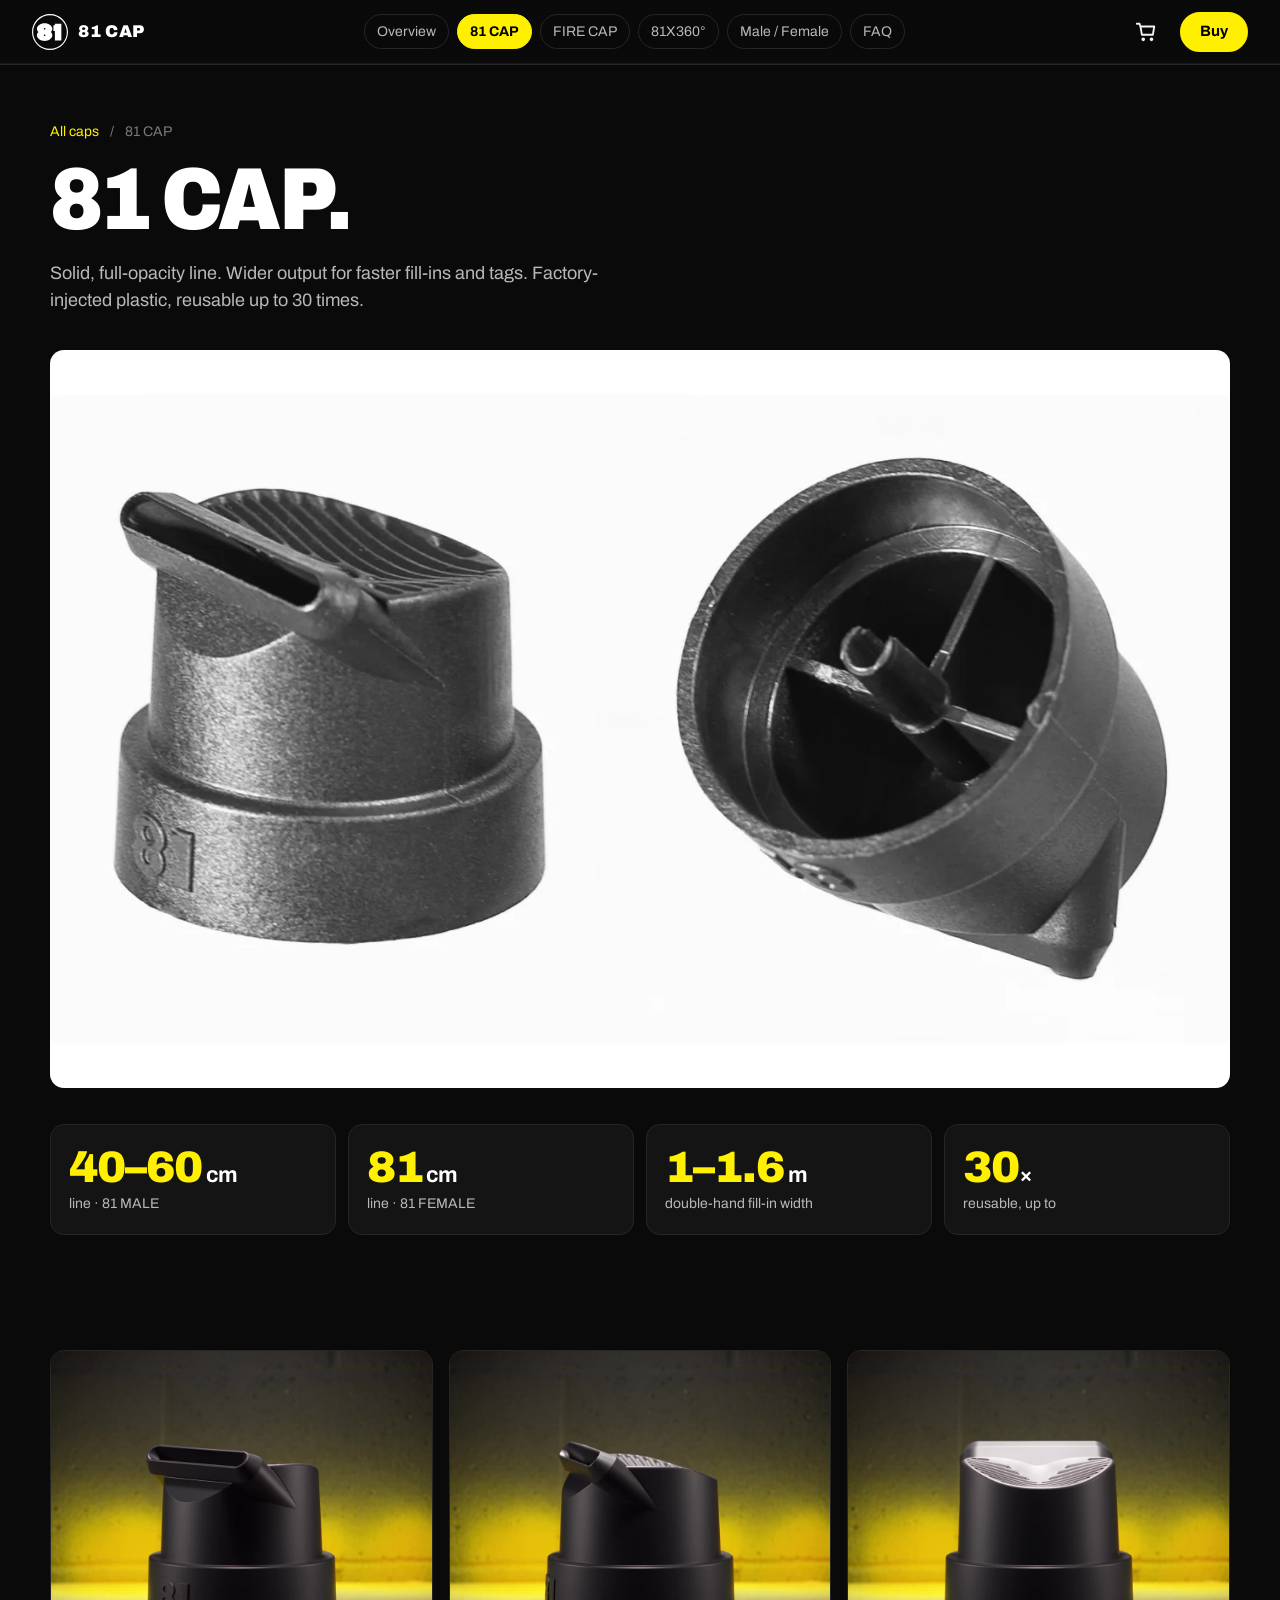
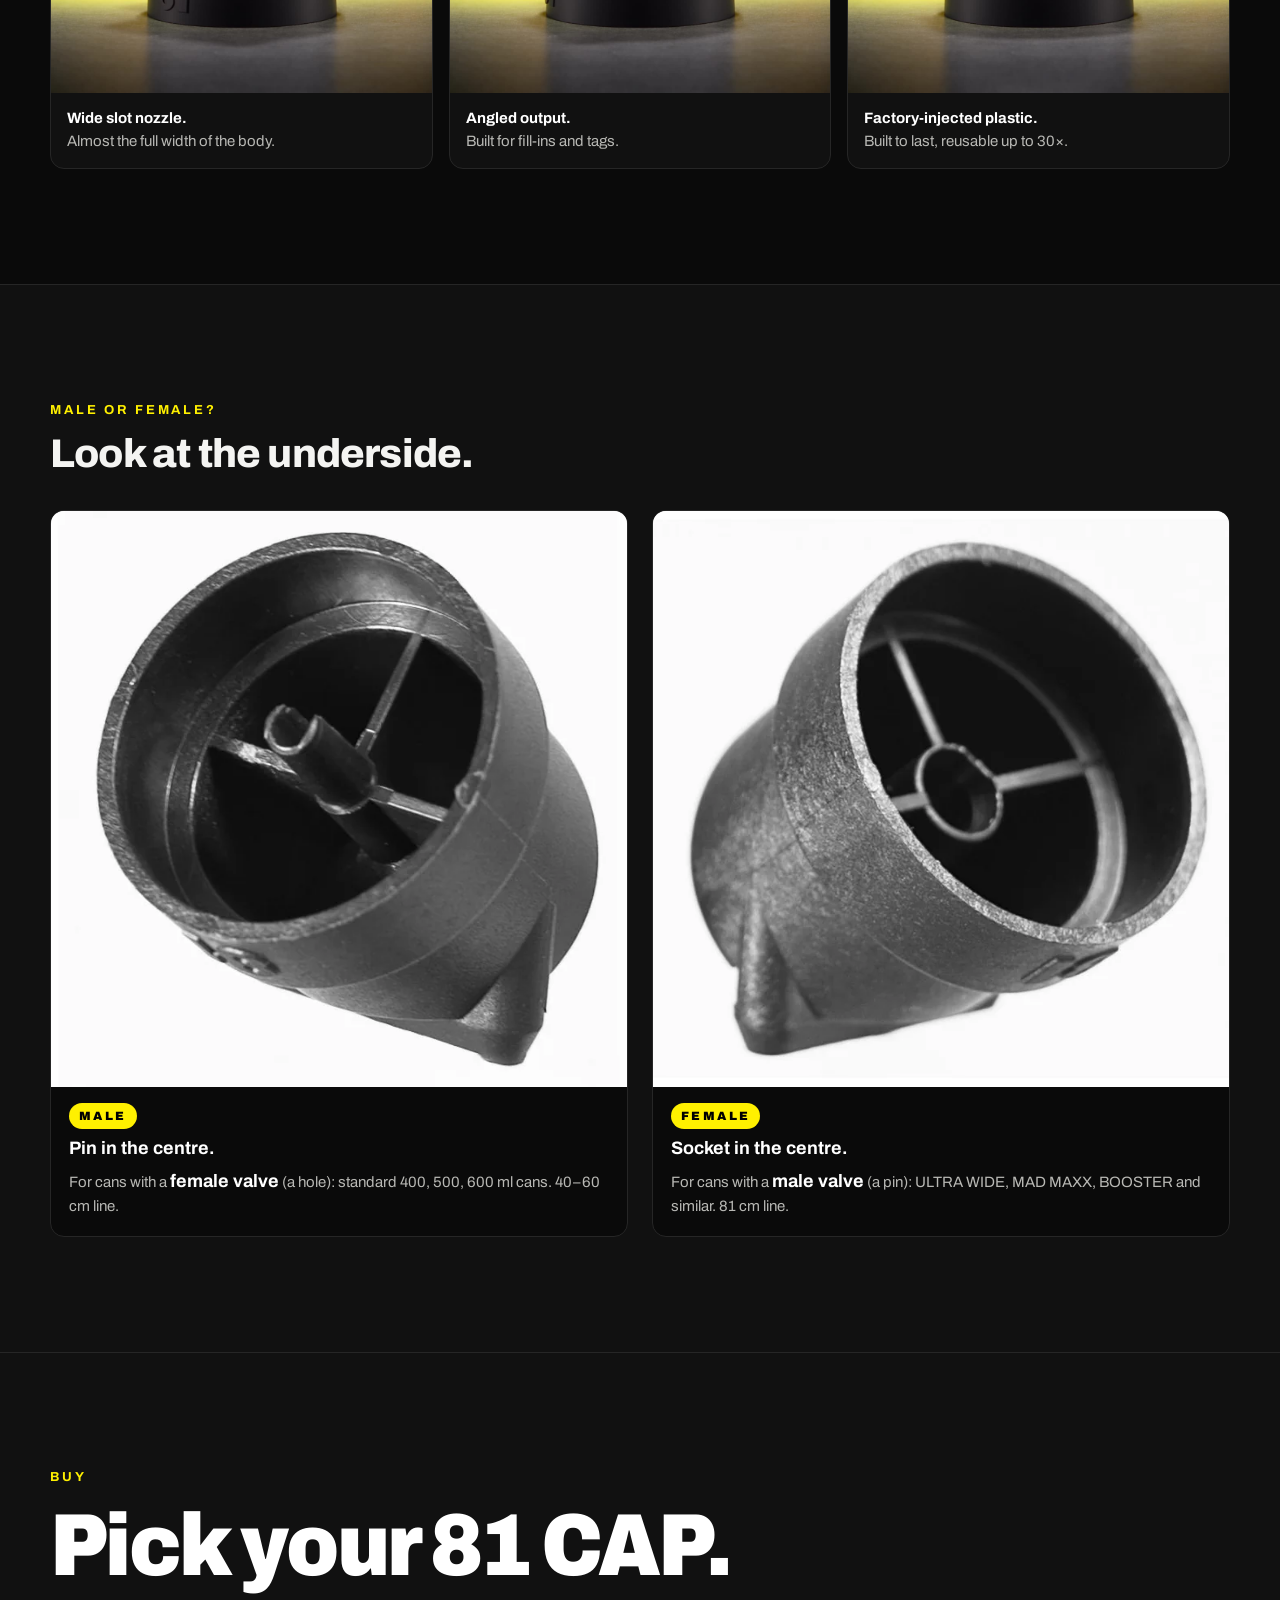
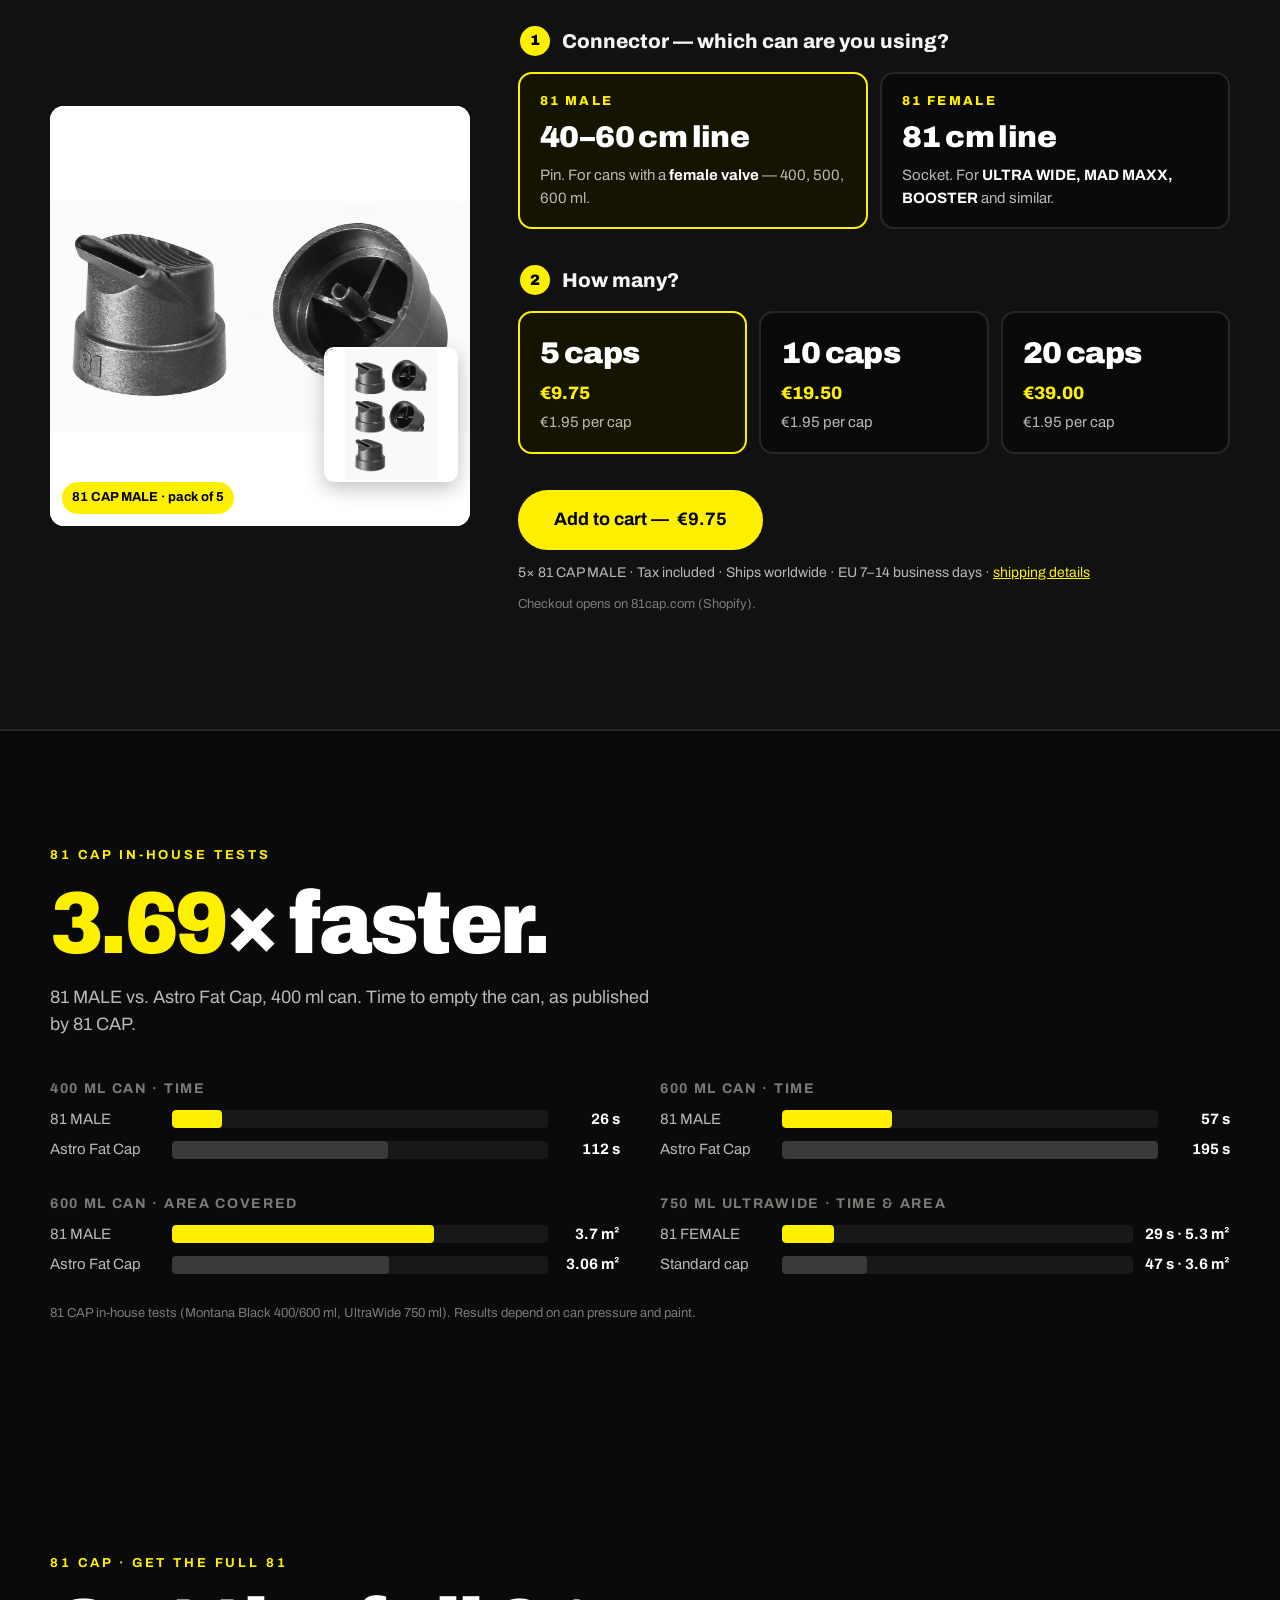
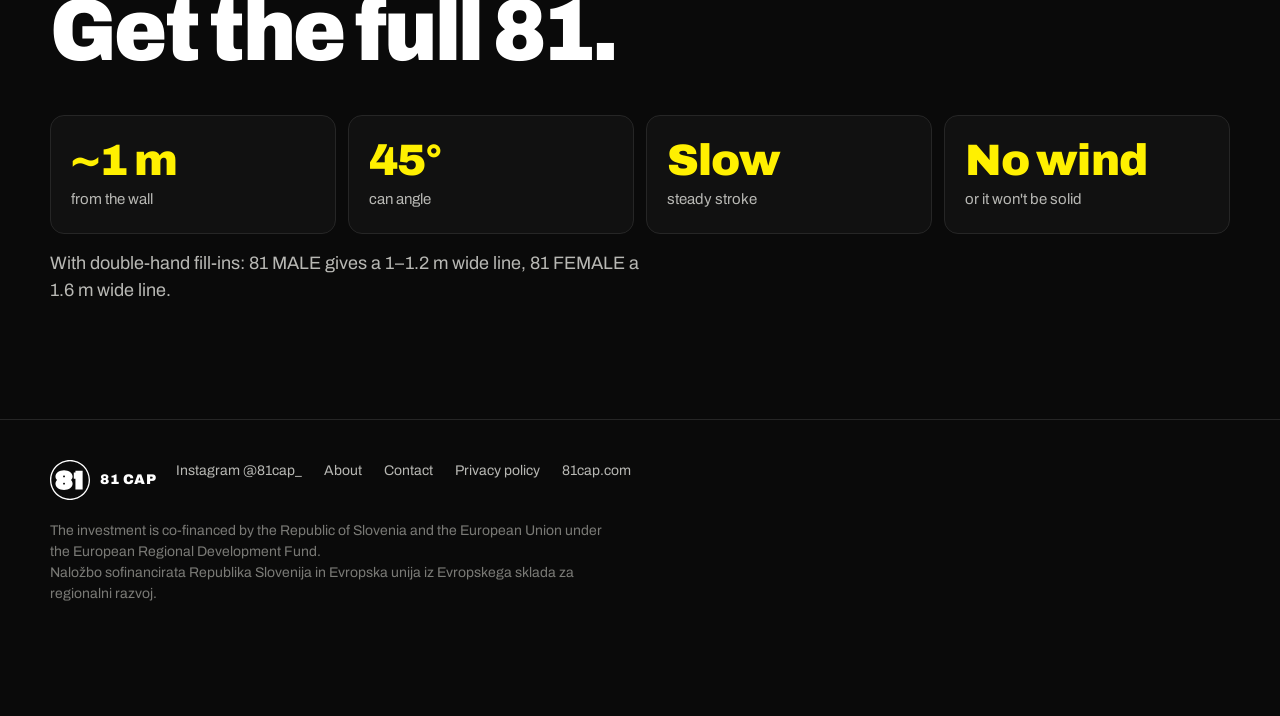
==== commit a11f2b82: "81 CAP page: product photo above the spec tiles Co-Authored-By: Claude Fable 5.1 <noreply@anthropic." ====
--- a/81cap.html
+++ b/81cap.html
@@ -15,7 +15,7 @@
 <link rel="preconnect" href="https://fonts.gstatic.com" crossorigin>
 <link href="https://fonts.googleapis.com/css2?family=Archivo:wdth,wght@75..125,400..900&display=swap" rel="stylesheet">
 <link rel="preload" as="image" href="media/81cap-hero-first.jpg">
-<link rel="stylesheet" href="styles.css?v=3">
+<link rel="stylesheet" href="styles.css?v=4">
 </head>
 <body class="page-product">
 
@@ -49,6 +49,10 @@
     <p class="crumbs"><a href="index.html">All caps</a> <span>/</span> 81 CAP</p>
     <h2 class="display">81 CAP.</h2>
     <p class="sub">Solid, full-opacity line. Wider output for faster fill-ins and tags. Factory-injected plastic, reusable up to 30 times.</p>
+
+    <div class="fire-hero photo-light">
+      <img src="media/products/81cap-male.webp" alt="81 CAP: one cap standing with the wide slot nozzle and the embossed 81, one showing the underside" width="1383" height="1383" fetchpriority="high">
+    </div>
 
     <div class="specs">
       <div class="spec"><span class="spec-num">40–60<small> cm</small></span><span class="spec-label">line · 81 MALE</span></div>
--- a/styles.css
+++ b/styles.css
@@ -474,3 +474,6 @@
 @media (max-width: 719px) { .family-grid-rich .family-card { grid-template-columns: 112px minmax(0, 1fr); } }
 
 @media (min-width: 900px) { .site-nav { order: 1; } .header-actions { order: 2; } }
+
+#p-81cap .fire-hero img { aspect-ratio: 16 / 10; object-fit: cover; }
+@media (max-width: 719px) { #p-81cap .fire-hero img { aspect-ratio: 4 / 3; } }
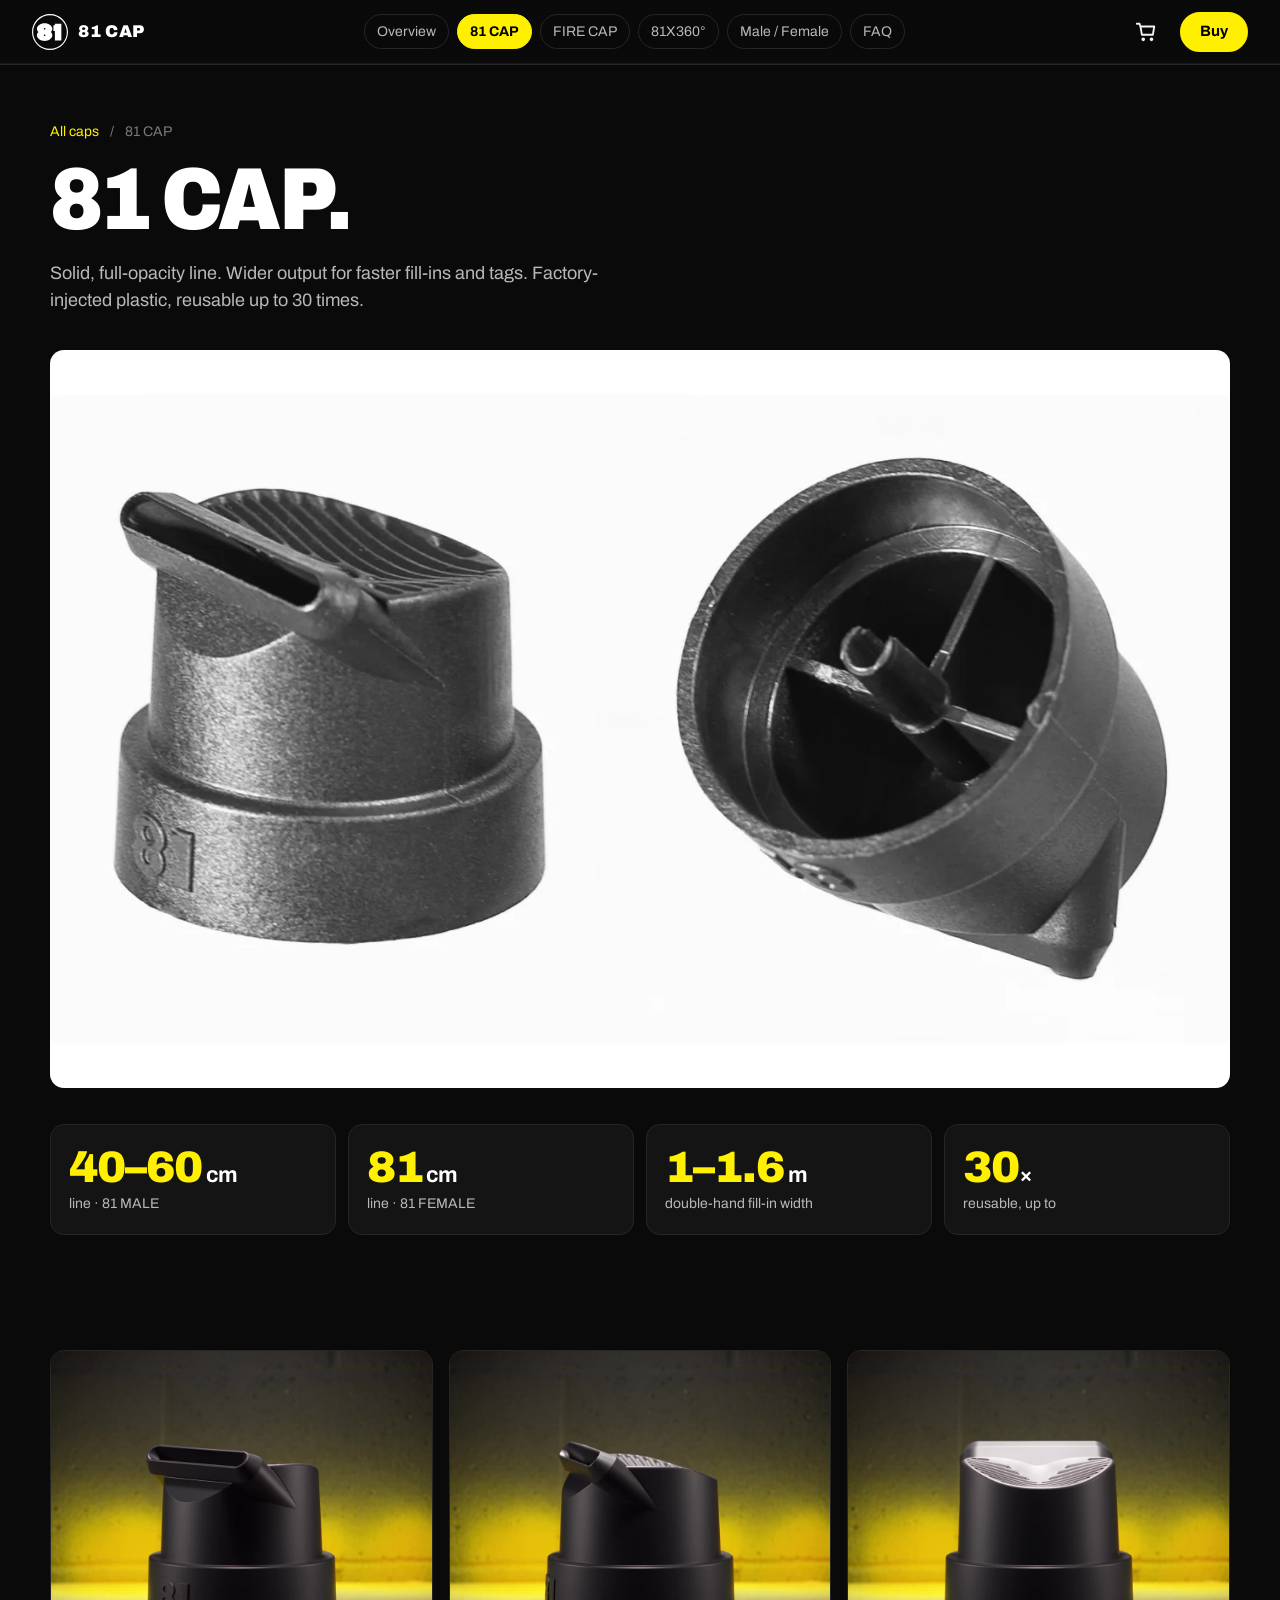
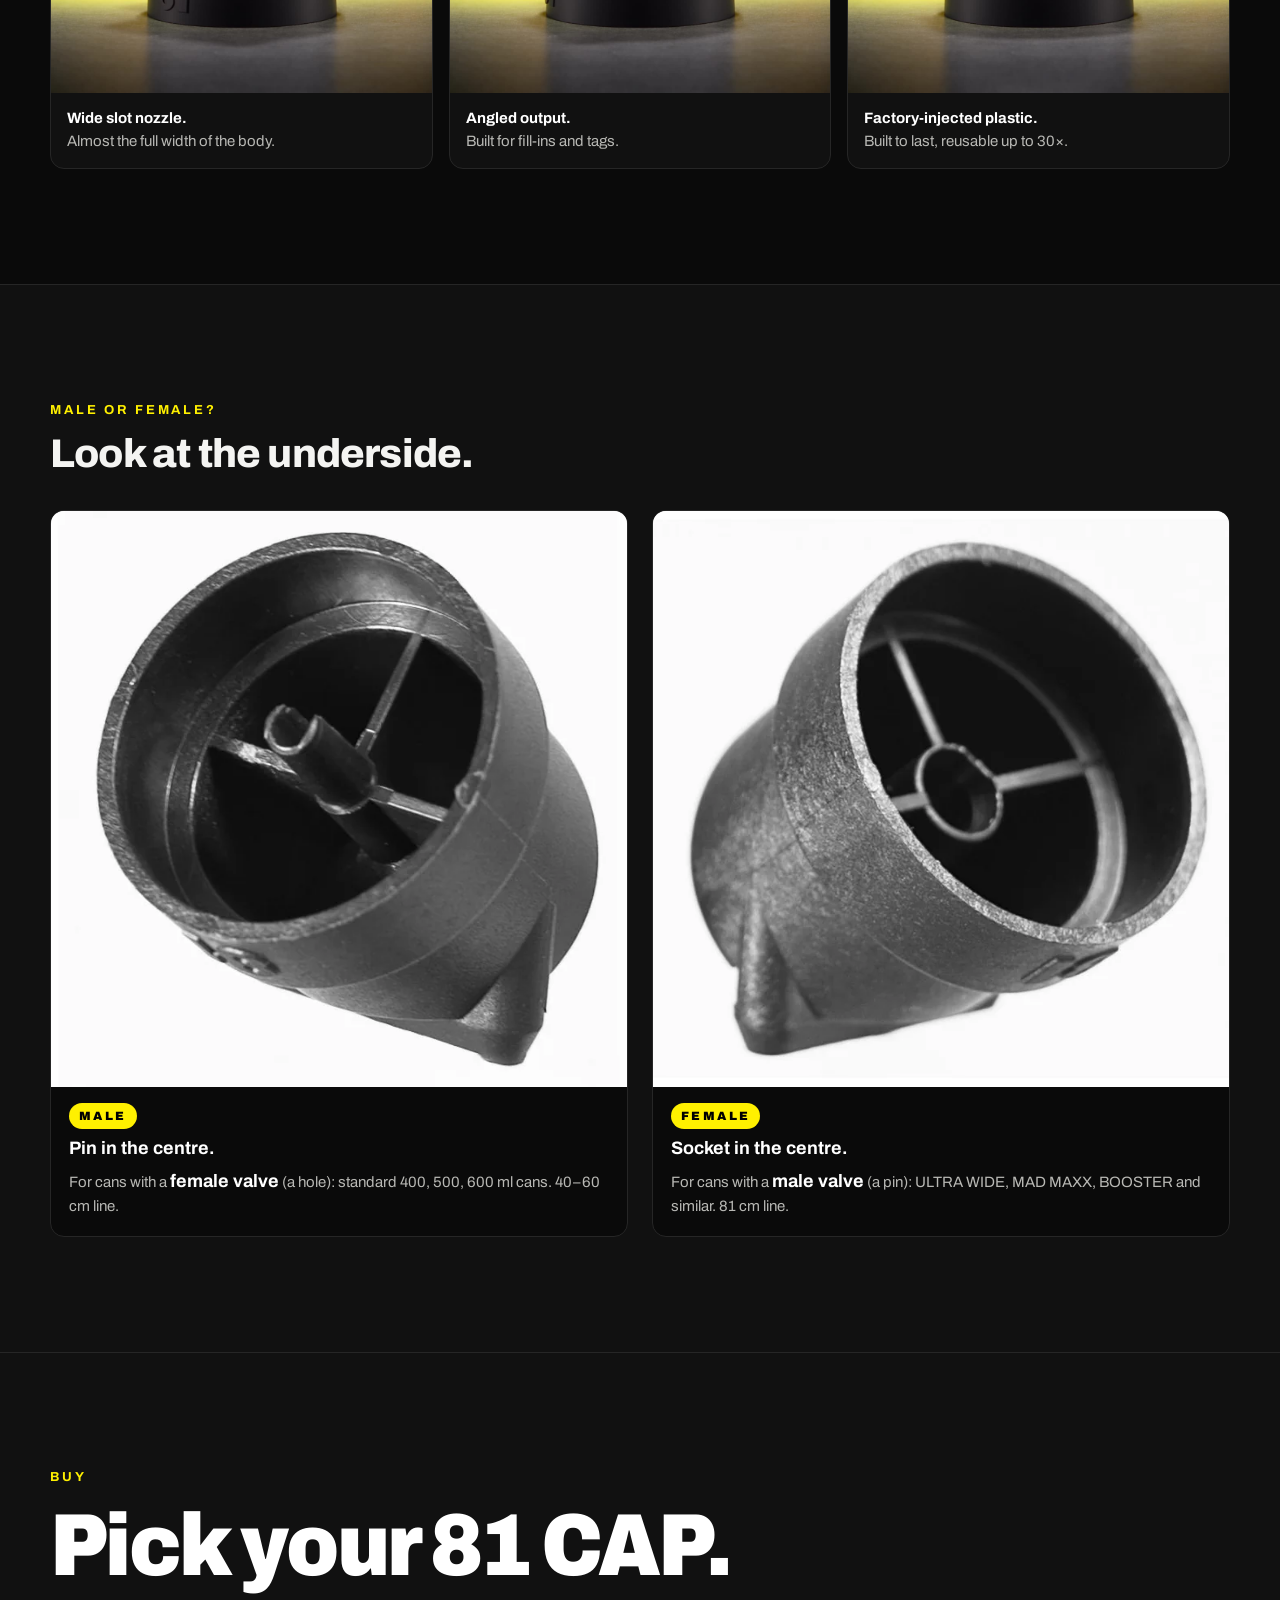
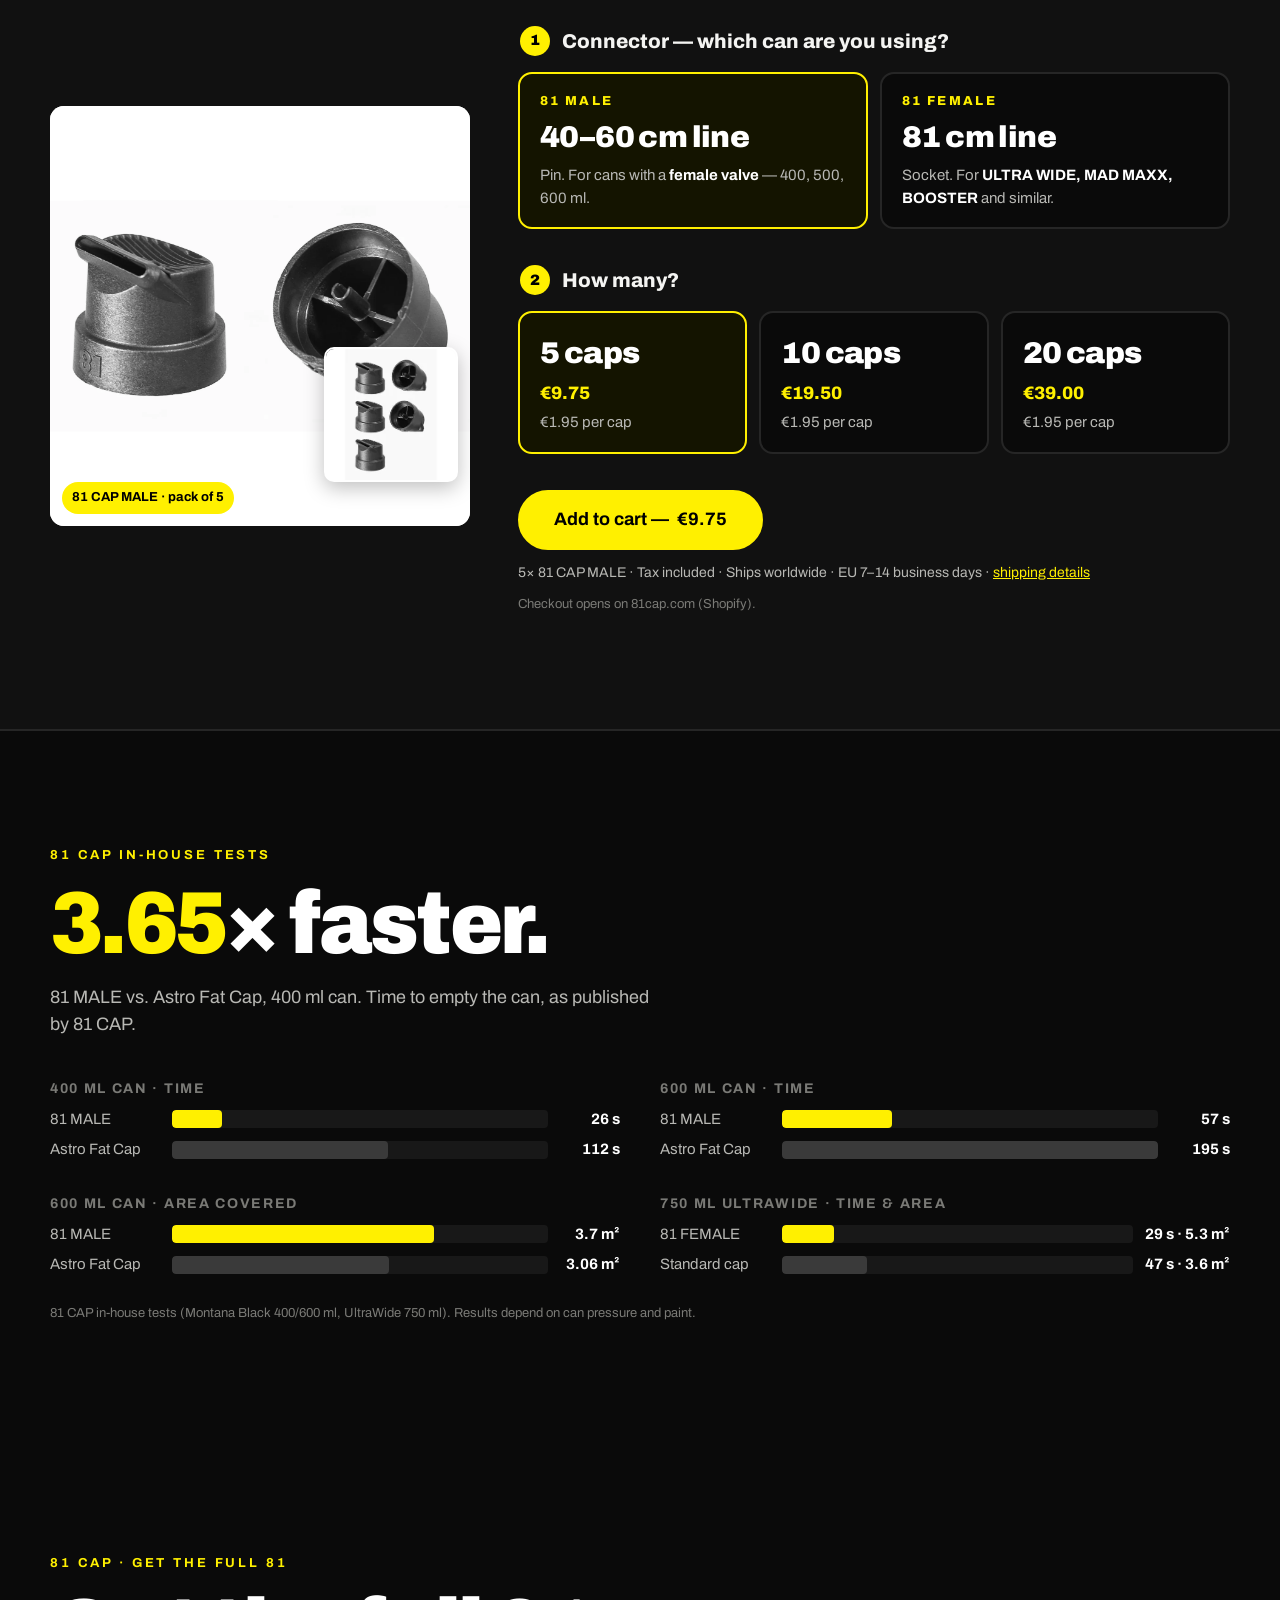
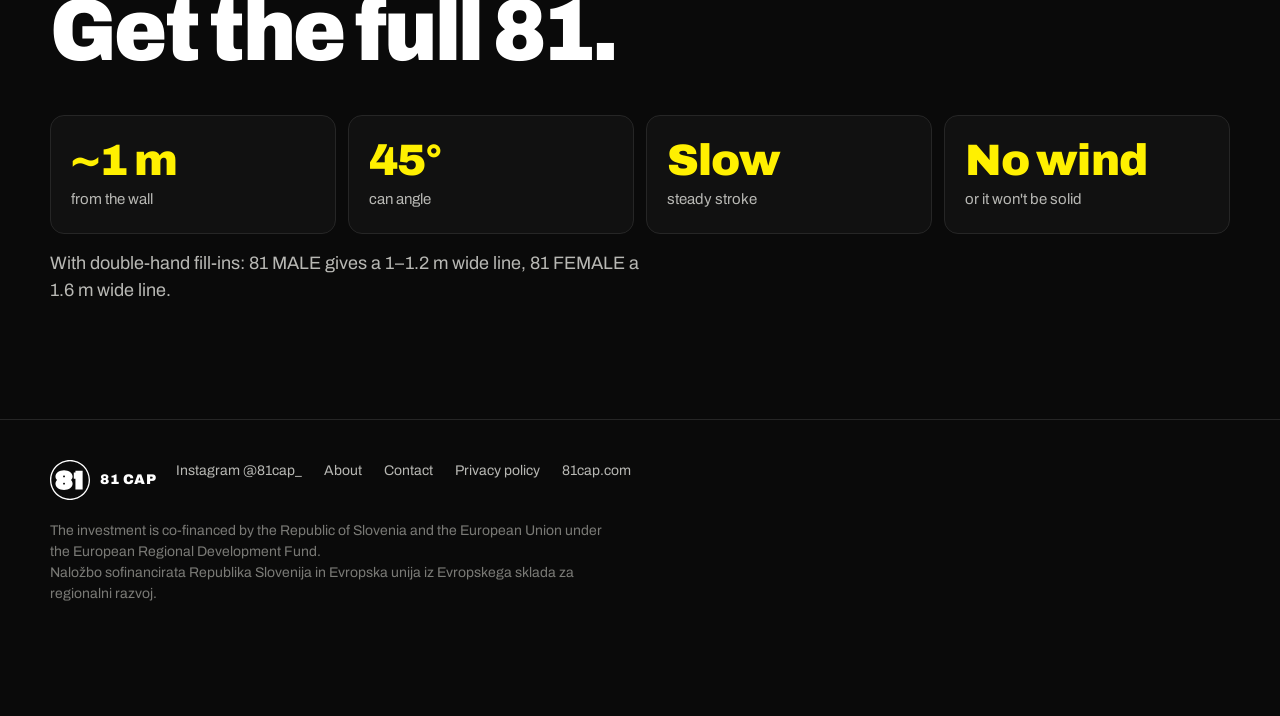
==== commit 215af11d: "Cache-busting links between pages Co-Authored-By: Claude Fable 5.1 <noreply@anthropic.com>" ====
--- a/81cap.html
+++ b/81cap.html
@@ -34,9 +34,9 @@
   </div>
   <nav class="site-nav" aria-label="Site">
     <a href="index.html">Overview</a>
-    <a href="81cap.html" class="is-active">81 CAP</a>
-    <a href="firecap.html">FIRE CAP</a>
-    <a href="x360.html">81X360°</a>
+    <a href="81cap.html?v=5" class="is-active">81 CAP</a>
+    <a href="firecap.html?v=5">FIRE CAP</a>
+    <a href="x360.html?v=5">81X360°</a>
     <a href="index.html#connector">Male / Female</a>
     <a href="index.html#faq">FAQ</a>
   </nav>
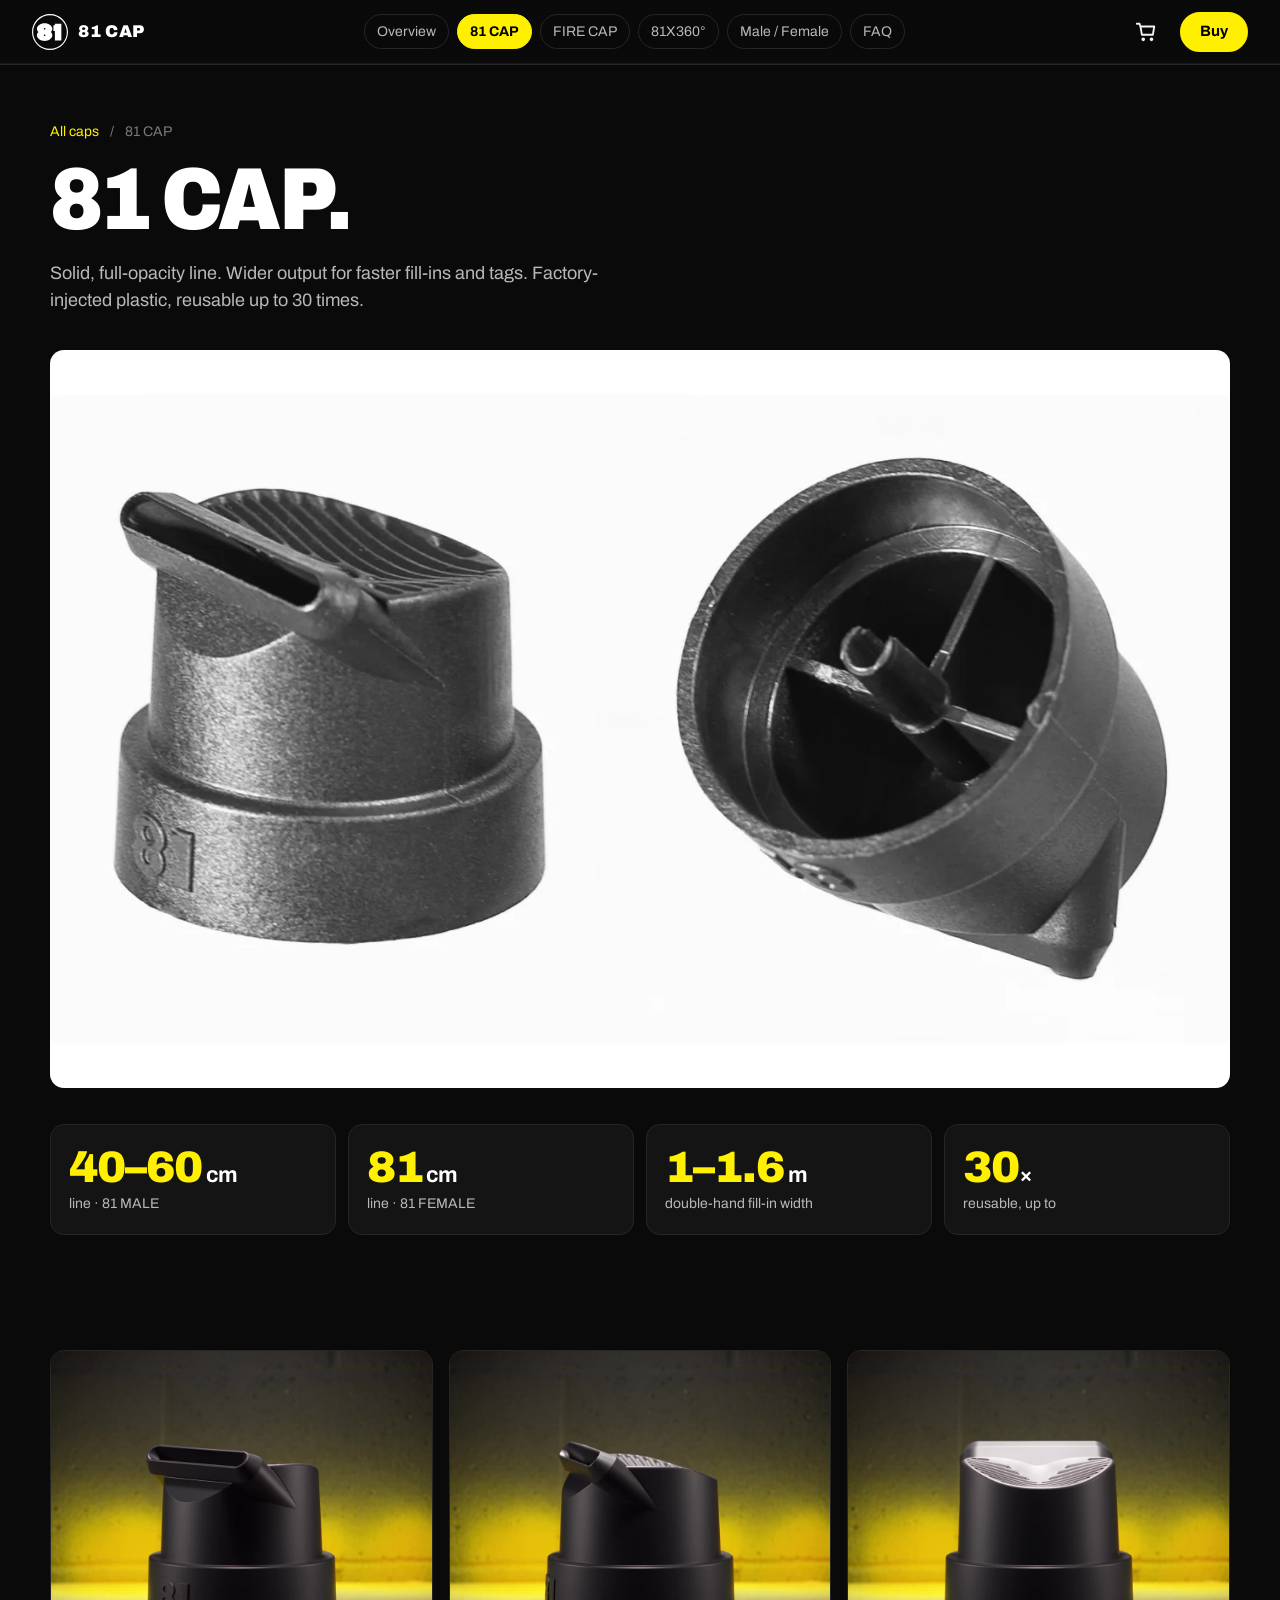
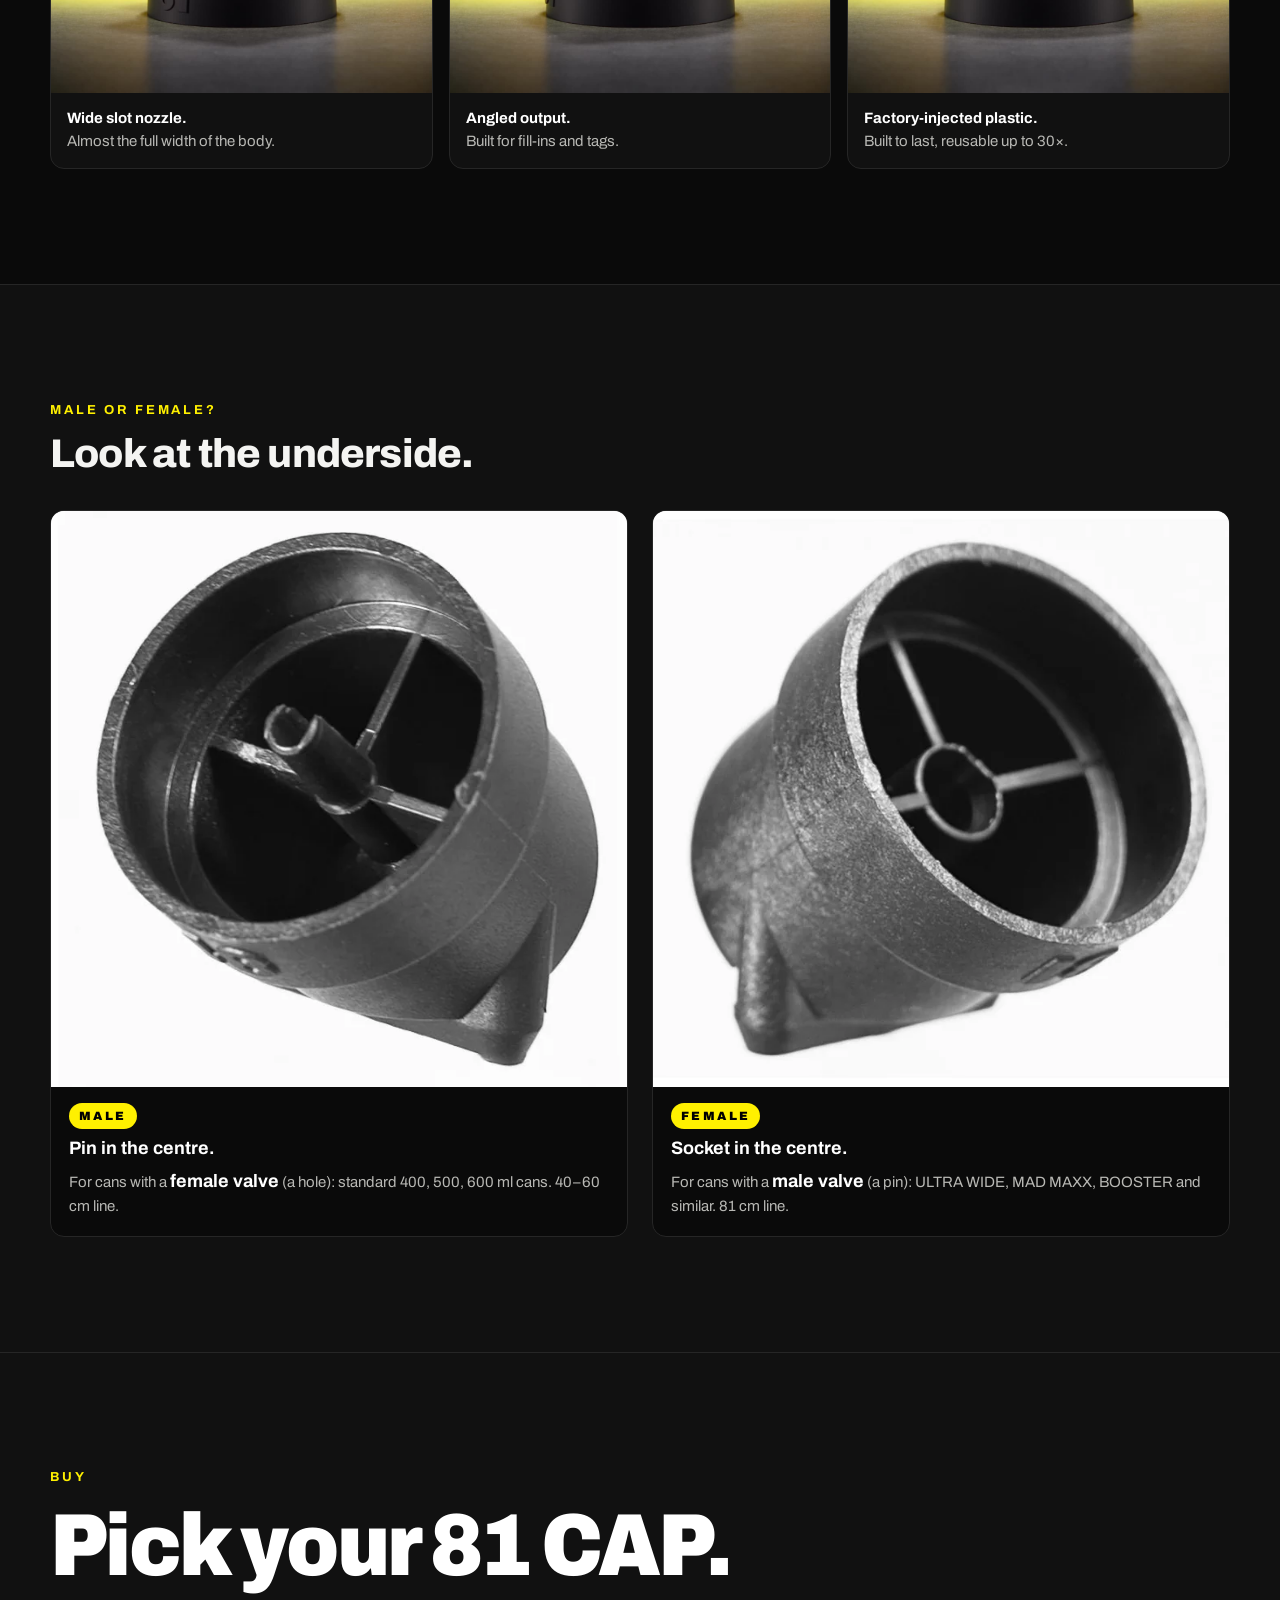
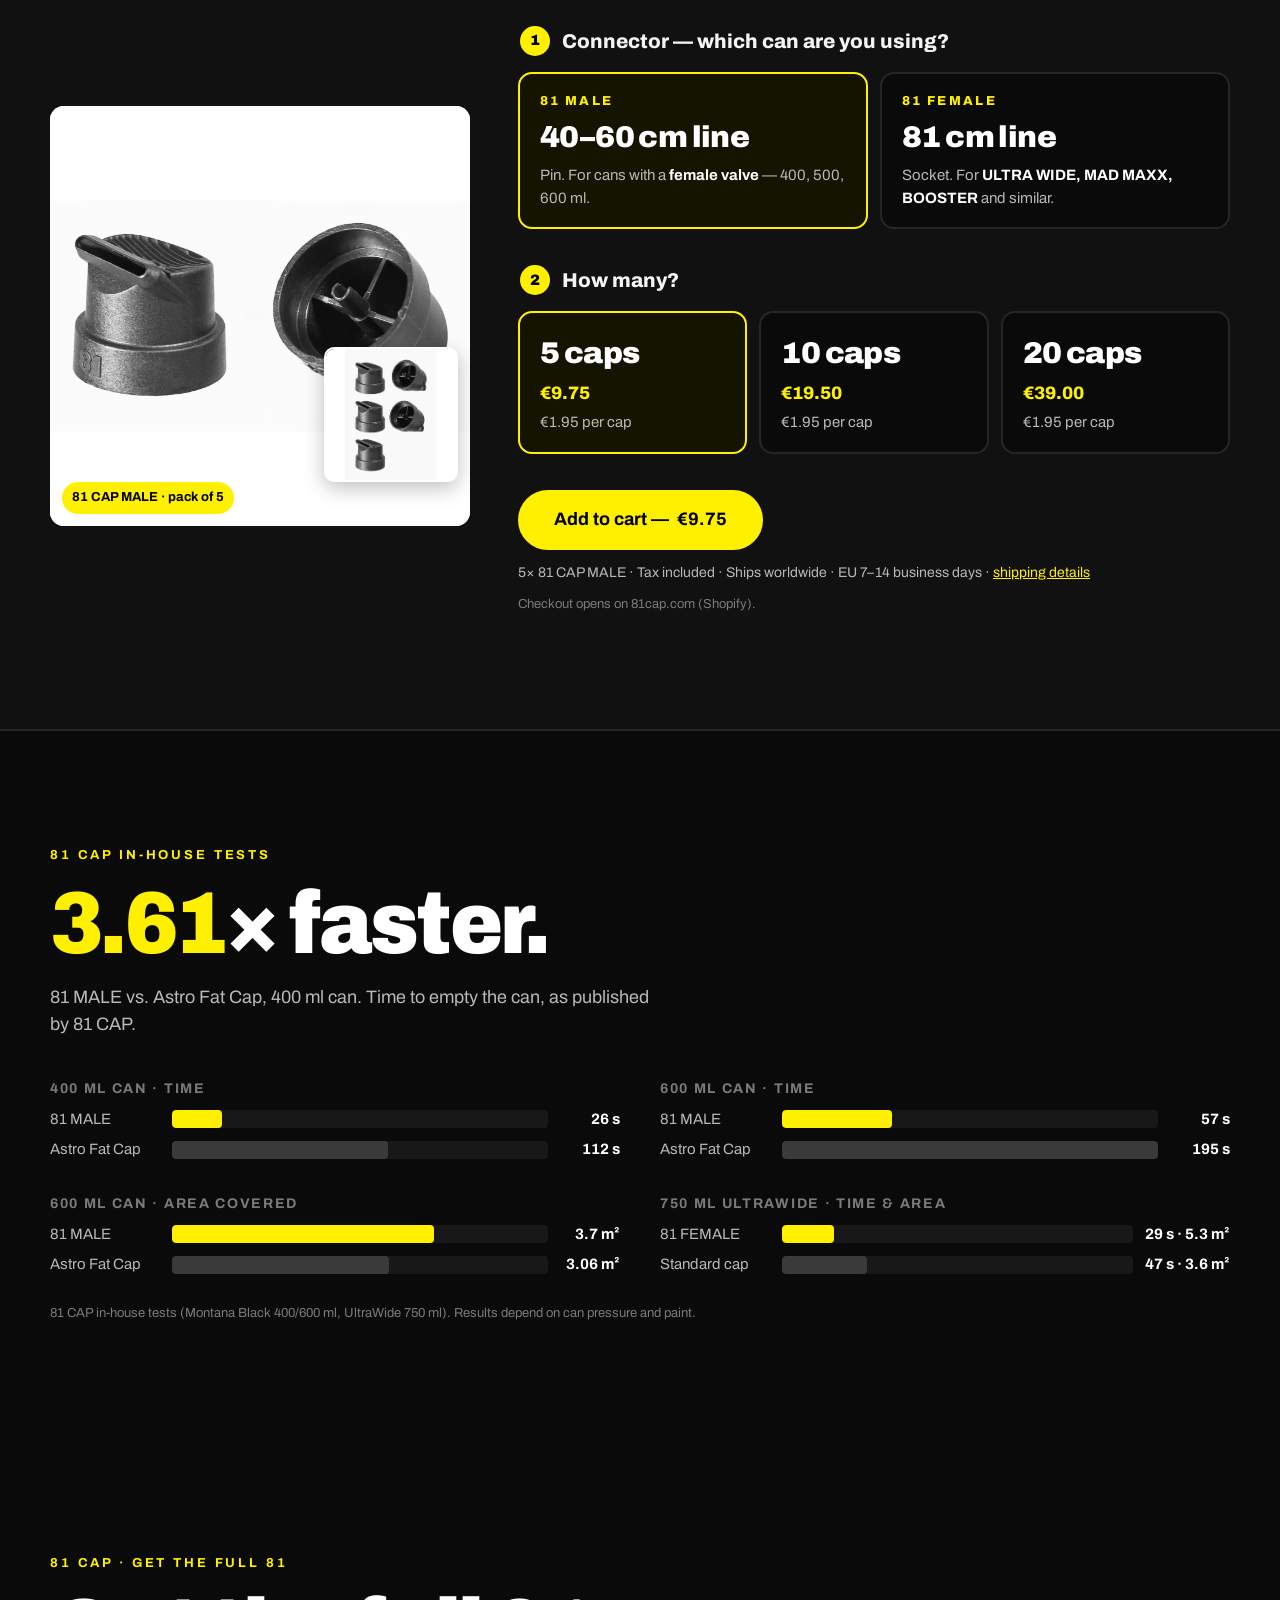
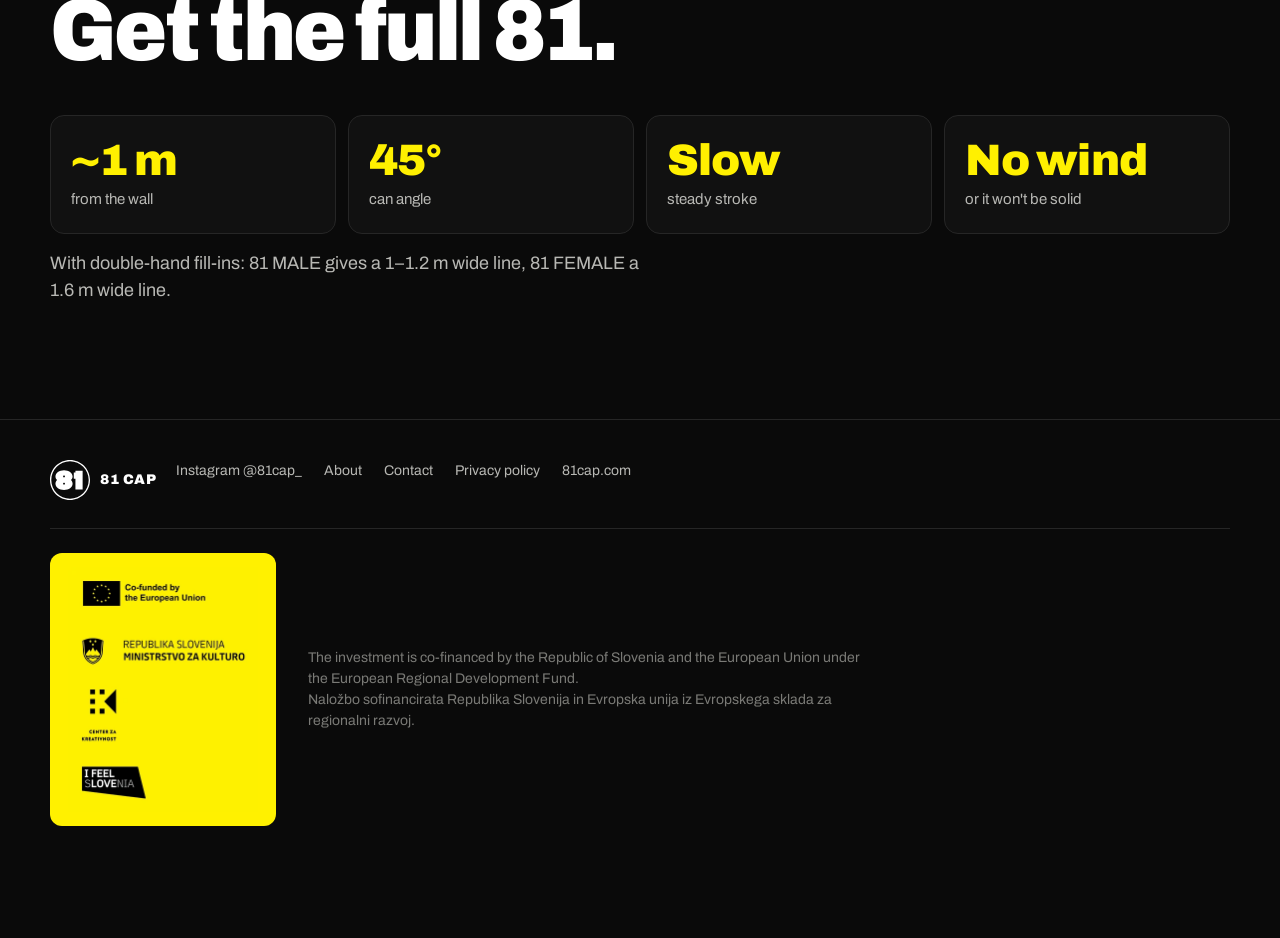
==== commit e4e40bc6: "Footer: co-funding logos (EU, Ministrstvo za kulturo, Center za kreativnost, I feel Slovenia) Co-Aut" ====
--- a/81cap.html
+++ b/81cap.html
@@ -15,7 +15,7 @@
 <link rel="preconnect" href="https://fonts.gstatic.com" crossorigin>
 <link href="https://fonts.googleapis.com/css2?family=Archivo:wdth,wght@75..125,400..900&display=swap" rel="stylesheet">
 <link rel="preload" as="image" href="media/81cap-hero-first.jpg">
-<link rel="stylesheet" href="styles.css?v=4">
+<link rel="stylesheet" href="styles.css?v=7">
 </head>
 <body class="page-product">
 
@@ -209,7 +209,12 @@
       <a href="https://www.81cap.com/pages/privacy" rel="noopener">Privacy policy</a>
       <a href="https://www.81cap.com/" rel="noopener">81cap.com</a>
     </nav>
-    <p class="funding">The investment is co-financed by the Republic of Slovenia and the European Union under the European Regional Development Fund.<br>Naložbo sofinancirata Republika Slovenija in Evropska unija iz Evropskega sklada za regionalni razvoj.</p>
+    <div class="funding-block">
+      <div class="funding-logos">
+        <img src="media/funding-logos.webp" alt="Co-funded by the European Union; Republika Slovenija, Ministrstvo za kulturo; Center za kreativnost; I feel Slovenia" width="382" height="492">
+      </div>
+      <p class="funding">The investment is co-financed by the Republic of Slovenia and the European Union under the European Regional Development Fund.<br>Naložbo sofinancirata Republika Slovenija in Evropska unija iz Evropskega sklada za regionalni razvoj.</p>
+    </div>
   </div>
 </footer>
 
--- a/styles.css
+++ b/styles.css
@@ -395,7 +395,7 @@
 .x360-stage { border-radius: var(--radius); background: radial-gradient(60% 55% at 50% 42%, rgba(255,240,0,.16), transparent 70%), var(--bg-2); border: 1px solid var(--line); padding: 20px 20px 18px; }
 .x360-cap { position: relative; width: min(100%, 420px); margin: 0 auto; aspect-ratio: 800 / 930; }
 .x360-body, .x360-rotor { position: absolute; inset: 0; width: 100%; height: 100%; display: block; }
-.x360-rotor { transform-origin: 49.53% 35.8%; will-change: transform; }
+.x360-rotor { transform-origin: 49.36% 36.45%; will-change: transform; }
 .x360-control { margin-top: 10px; display: grid; gap: 8px; }
 .x360-readout { font-size: 14px; color: var(--ink-2); display: flex; justify-content: center; gap: 6px; }
 .x360-readout span { color: var(--yellow); font-weight: 900; font-variant-numeric: tabular-nums; min-width: 3.5ch; text-align: right; }
@@ -477,3 +477,12 @@
 
 #p-81cap .fire-hero img { aspect-ratio: 16 / 10; object-fit: cover; }
 @media (max-width: 719px) { #p-81cap .fire-hero img { aspect-ratio: 4 / 3; } }
+
+/* ---------- funding logos in the footer ---------- */
+.funding-block { grid-column: 1 / -1; display: grid; grid-template-columns: 1fr; gap: 20px; align-items: center; margin-top: 8px; padding-top: 24px; border-top: 1px solid var(--line); }
+@media (min-width: 720px) { .funding-block { grid-template-columns: auto 1fr; gap: 32px; } }
+.funding-logos { background: #FFF100; border-radius: 12px; padding: 14px 18px; width: max-content; max-width: 100%; }
+.funding-logos img { display: block; width: 190px; height: auto; }
+.funding { margin: 0; }
+
+@media (min-width: 900px) { .funding-block .funding { grid-column: auto; } }
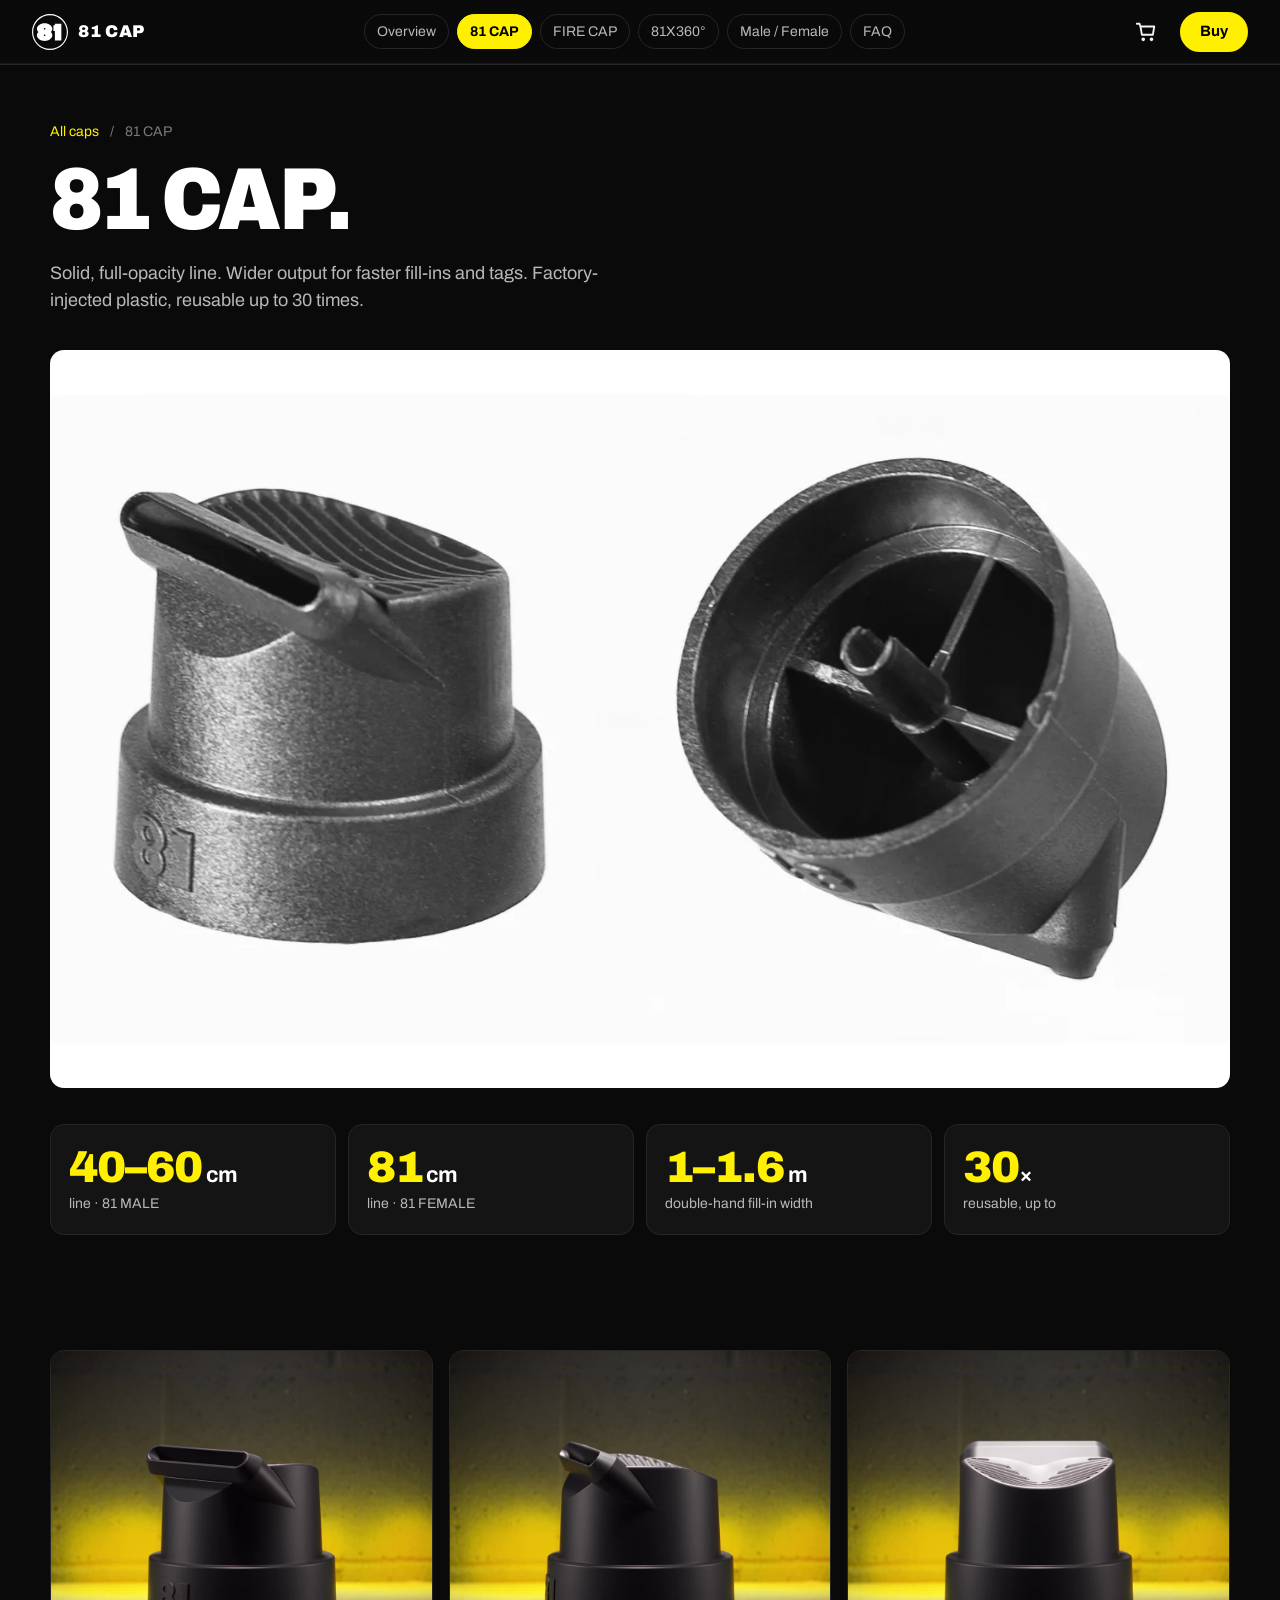
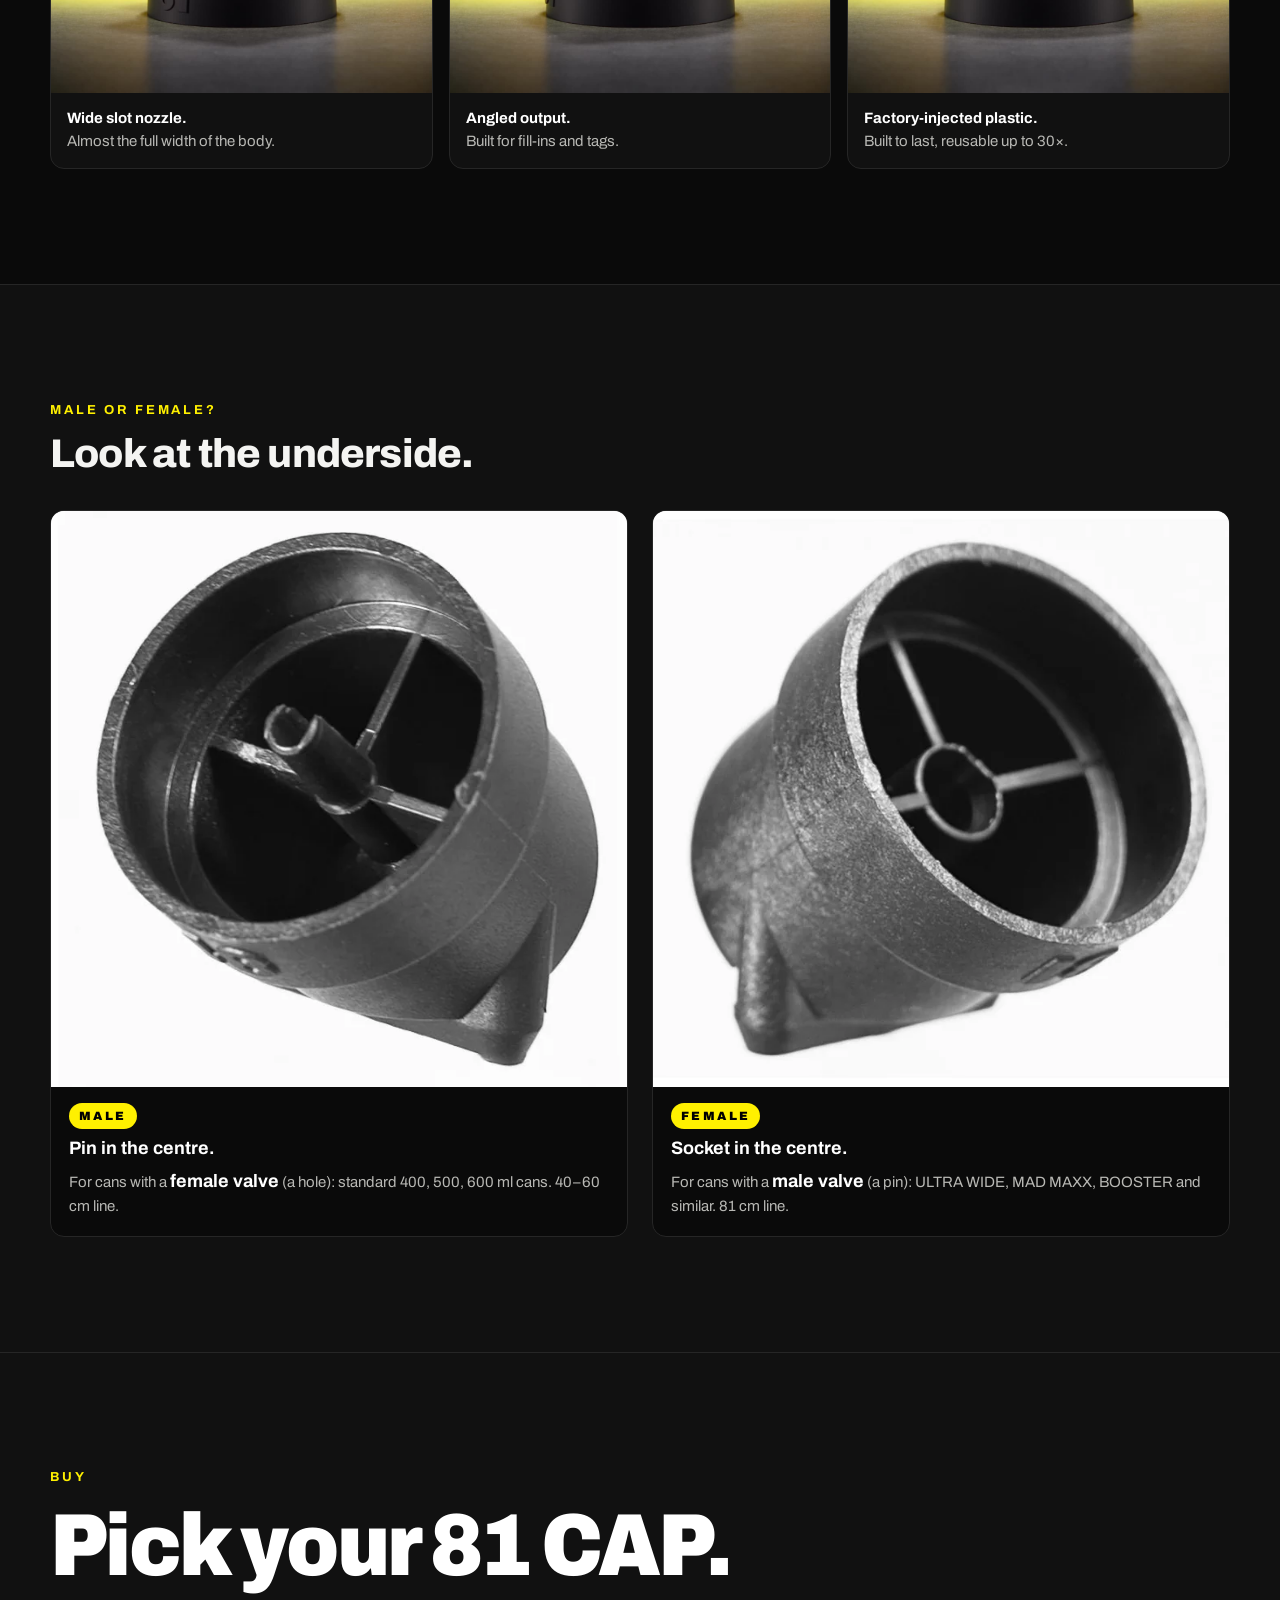
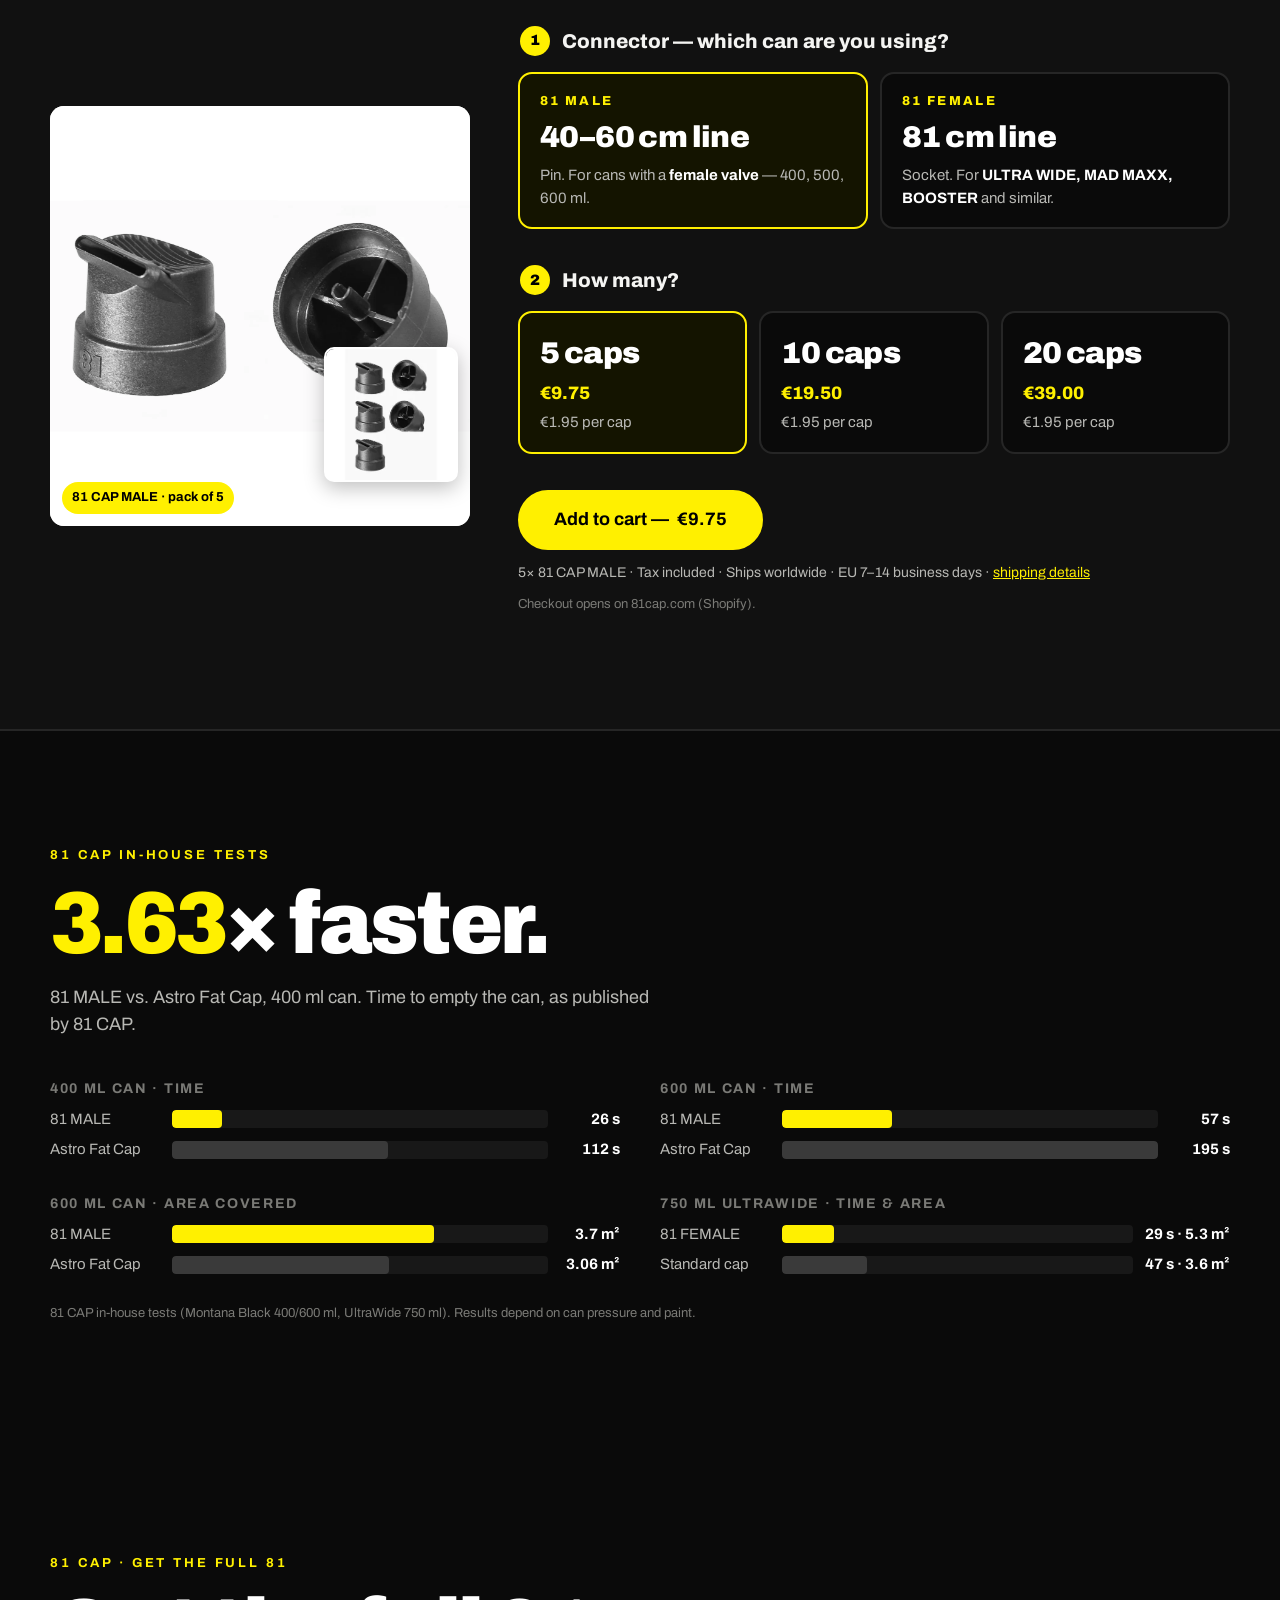
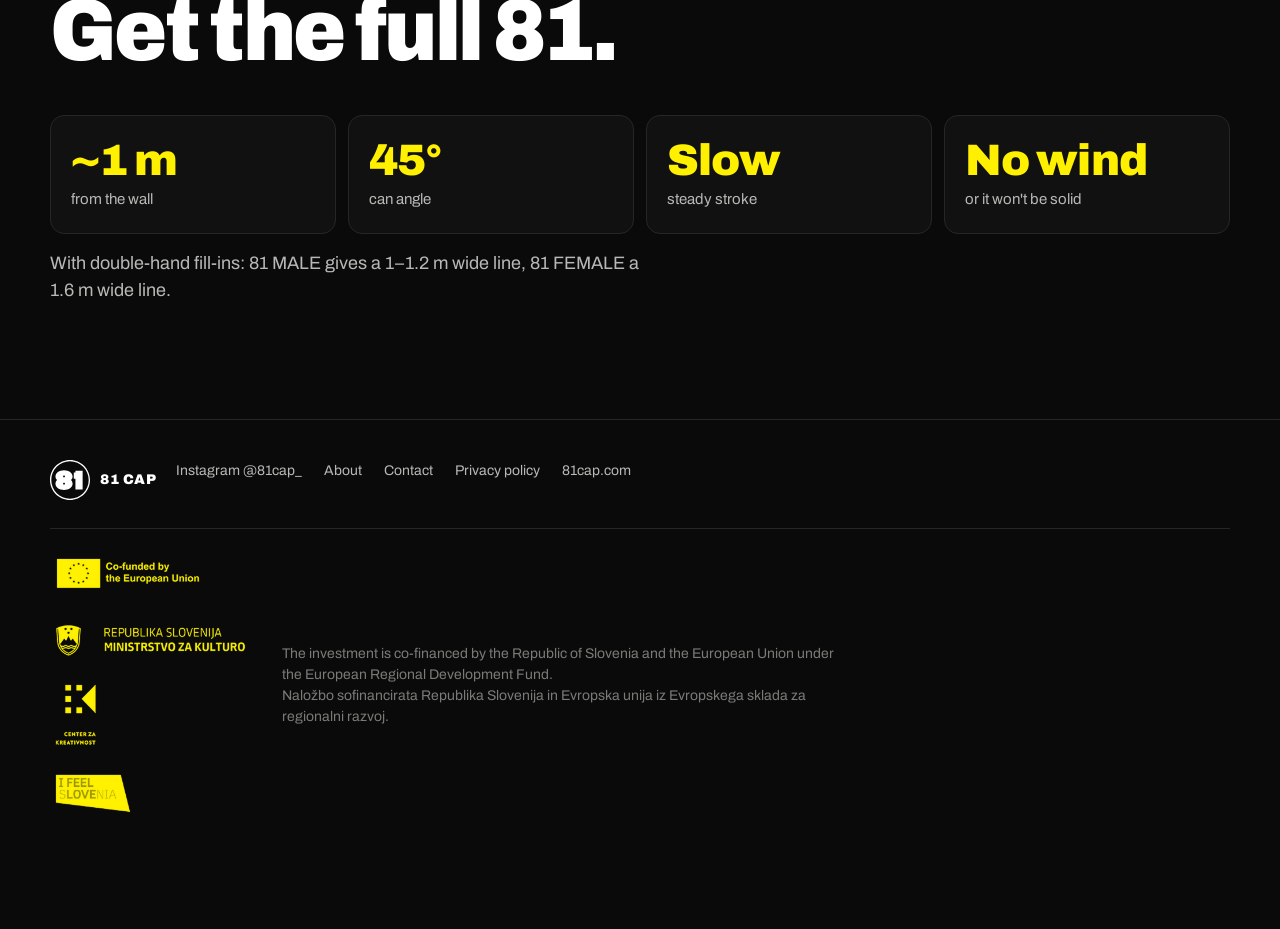
==== commit f21f3c81: "Footer: co-funding logos in brand yellow on the dark background Co-Authored-By: Claude Fable 5.1 <no" ====
--- a/81cap.html
+++ b/81cap.html
@@ -15,7 +15,7 @@
 <link rel="preconnect" href="https://fonts.gstatic.com" crossorigin>
 <link href="https://fonts.googleapis.com/css2?family=Archivo:wdth,wght@75..125,400..900&display=swap" rel="stylesheet">
 <link rel="preload" as="image" href="media/81cap-hero-first.jpg">
-<link rel="stylesheet" href="styles.css?v=7">
+<link rel="stylesheet" href="styles.css?v=8">
 </head>
 <body class="page-product">
 
@@ -211,7 +211,7 @@
     </nav>
     <div class="funding-block">
       <div class="funding-logos">
-        <img src="media/funding-logos.webp" alt="Co-funded by the European Union; Republika Slovenija, Ministrstvo za kulturo; Center za kreativnost; I feel Slovenia" width="382" height="492">
+        <img src="media/funding-logos-yellow.webp" alt="Co-funded by the European Union; Republika Slovenija, Ministrstvo za kulturo; Center za kreativnost; I feel Slovenia" width="652" height="872">
       </div>
       <p class="funding">The investment is co-financed by the Republic of Slovenia and the European Union under the European Regional Development Fund.<br>Naložbo sofinancirata Republika Slovenija in Evropska unija iz Evropskega sklada za regionalni razvoj.</p>
     </div>
--- a/styles.css
+++ b/styles.css
@@ -486,3 +486,6 @@
 .funding { margin: 0; }
 
 @media (min-width: 900px) { .funding-block .funding { grid-column: auto; } }
+
+.funding-logos { background: none; padding: 0; }
+.funding-logos img { width: 200px; }
